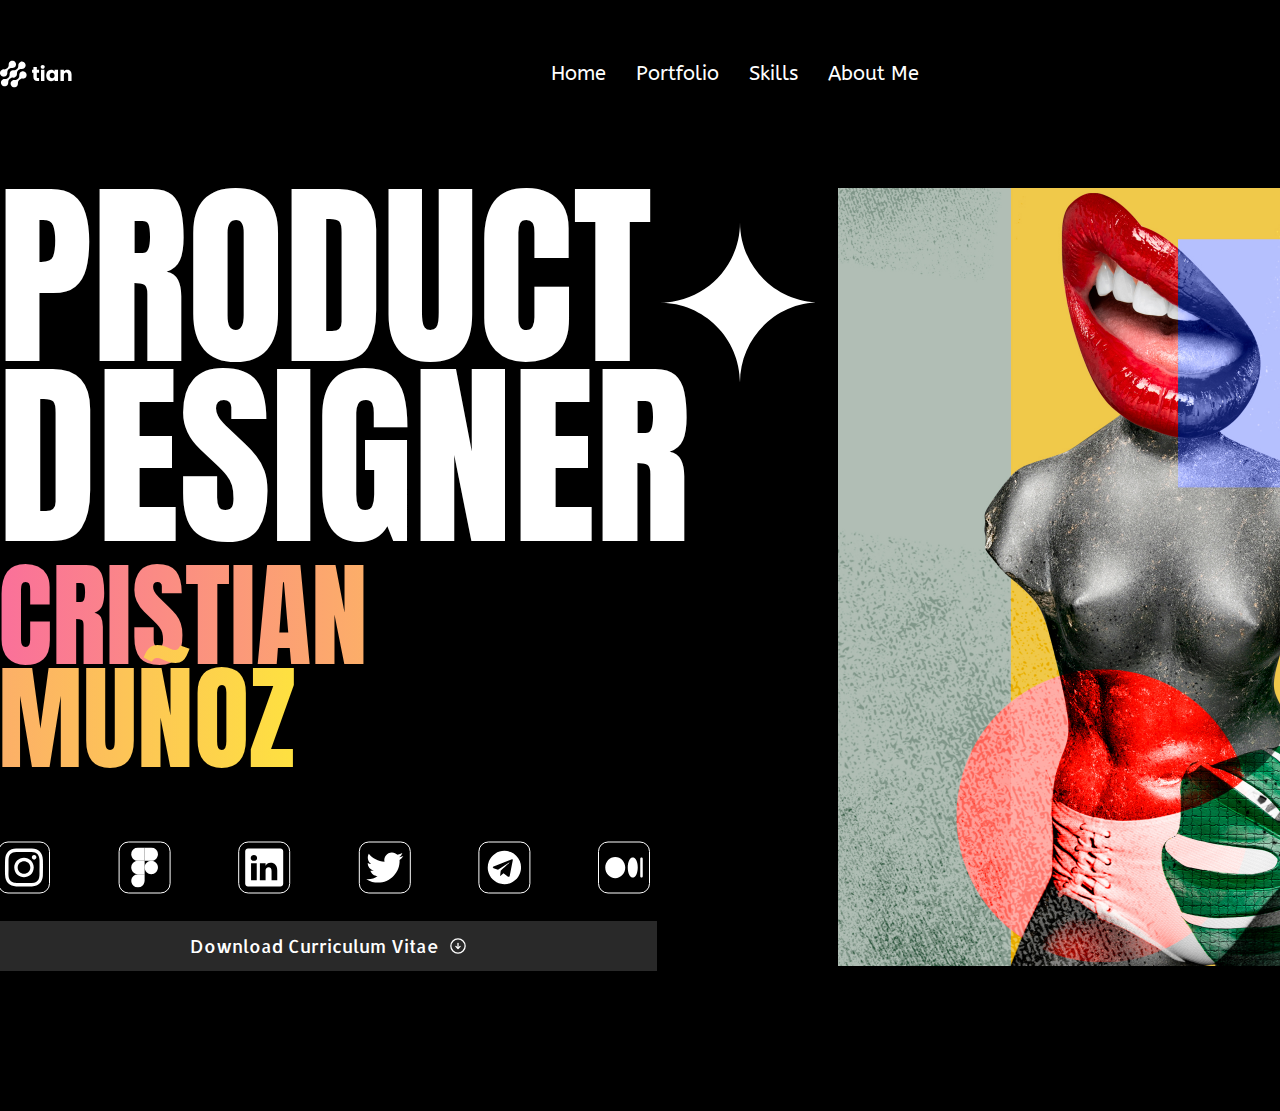
==== index.html @ 7c1e0199 "fixed index.html naming" ====
<!DOCTYPE html>
<html lang="en">
  <head>
    <meta charset="UTF-8" />
    <meta name="viewport" content="width=device-width, initial-scale=1.0" />
    <title>Design Website</title>
    <link rel="stylesheet" href="src/style/css/style.css" />
  </head>
  <body>
    <header class="header">
      <div class="container">
        <div class="header__inner">
          <div class="logo-img">
            <a href="#"><img src="src/icons/logo.svg" alt="" /></a>
          </div>
          <nav>
            <ul>
              <li><a href="#">Home</a></li>
              <li><a href="#">Portfolio</a></li>
              <li><a href="#">Skills</a></li>
              <li><a href="#">About Me</a></li>
            </ul>
          </nav>
          <div class="contact-info">
            <a href="#">Contact Me</a>
          </div>
        </div>
      </div>
    </header>

    <section class="hero">
      <div class="container">
        <div class="hero__inner">
          <div class="hero-info">
            <div class="hero-text">
                <h1>
                    PRODUCT <br />
                    DESIGNER <br />
                </h1>
                <span>CRISTIAN MUÑOZ</span>
            </div>

            </h1>
            <div class="cards">
              <div class="card">
                <a href="#"><img src="src/icons/Instagram.svg" alt="" /></a>
              </div>
              <div class="card">
                <a href="#"><img src="src/icons/Figma.svg" alt="" /></a>
              </div>
              <div class="card">
                <a href="#"><img src="src/icons/LinkedIn.svg" alt="" /></a>
              </div>
              <div class="card">
                <a href="#"><img src="src/icons/Twitter.svg" alt="" /></a>
              </div>
              <div class="card">
                <a href="#"><img src="src/icons/Telegram.svg" alt="" /></a>
              </div>
              <div class="card">
                <a href="#"><img src="src/icons/Medium.svg" alt="" /></a>
              </div>
            </div>
            <div class="download-btn">
              <a href="#">Download Curriculum Vitae <img src="src/icons/arrow-down.svg" alt="" /></a>
            </div>
          </div>
          <div class="portal-icon">
            <img src="src/icons/Portal.svg" alt="" />
          </div>
          <div class="hero-image">
            <img src="src/img/hero.jpg" alt="" />
          </div>
        </div>
      </div>
    </section>
  </body>
</html>
---- src/style/css/style.css ----
@import url("https://fonts.googleapis.com/css2?family=ABeeZee:ital@0;1&family=Allerta&family=Anton&family=Archivo+Black&family=Poppins:ital,wght@0,100;0,200;0,300;0,400;0,500;0,600;0,700;0,800;0,900;1,100;1,200;1,300;1,400;1,500;1,600;1,700;1,800;1,900&display=swap");
* {
  margin: 0;
  padding: 0;
  box-sizing: border-box;
}

a {
  text-decoration: none;
}

body {
  background: #000;
}

.container {
  width: 1530px;
  margin: 0 auto;
}

.header__inner {
  display: flex;
  justify-content: space-between;
  align-items: center;
  padding-top: 60px;
  padding-bottom: 40px;
}

.header__inner .logo-img {
  width: 73px;
  height: 27px;
}

.header__inner nav ul {
  display: flex;
  gap: 30px;
  list-style: none;
}

.header__inner nav ul li {
  display: inline;
}

.header__inner nav ul li a {
  font-family: "ABeeZee";
  font-weight: 400;
  font-size: 20px;
  color: white;
}

.header__inner .contact-info a {
  font-family: "ABeeZee";
  font-weight: 400;
  font-size: 16px;
  color: white;
  padding: 12px 24px;
  background: #925ff0;
}

.hero {
  padding-top: 60px;
  padding-bottom: 140px;
}

.hero-info {
  width: 660px;
}

.hero__inner {
  display: flex;
  justify-content: center;
  align-items: center;
  position: relative;
}

.hero__inner .hero-text h1 {
  font-family: "Anton";
  font-weight: 400;
  font-size: 200px;
  line-height: 90%;
  letter-spacing: -3%;
  color: #fff;
  margin-bottom: 18px;
}

.hero__inner .hero-text {
  margin-bottom: 70px;
}

.hero__inner .hero-text span {
  font-family: "Anton";
  font-weight: 400;
  font-size: 114px;
  line-height: 90%;
  letter-spacing: -3%;
  background-image: linear-gradient(
    90deg,
    rgba(250, 112, 154, 1) 0%,
    rgba(254, 225, 64, 1) 100%
  );
  -webkit-background-clip: text;
  color: transparent;
}

.hero-info {
  margin-right: 180px;
}

.hero-info .cards {
  display: flex;
  justify-content: flex-start;
  align-items: center;
  max-width: 660px;
  gap: 80px;
  margin-bottom: 40px;
}

.hero-info .cards .card {
  width: 40px;
  height: 40px;
}

.hero-info .download-btn {
  display: flex;
  align-items: center;
  justify-content: center;
}

.hero-info .download-btn a {
  font-family: "Allerta";
  font-weight: 100;
  font-size: 18px;
  line-height: 100%;
  color: #fff;
  background: #292929;
  padding: 16px 190px;
  display: inline-flex; /* Додаємо flexbox для вирівнювання */
  align-items: center; /* Вирівнюємо по вертикалі */
}
.hero-info .download-btn a img {
  width: 18px;
  height: 18px;
  margin-left: 10px; /* Додаємо невеликий відступ між текстом і іконкою */
  vertical-align: middle; /* Вирівнюємо по вертикалі */
}
.portal-icon {
  position: absolute;
  top: 35px;
  right: 710px;
}

.hero-image img {
  width: 694px;
  height: 778px;
}
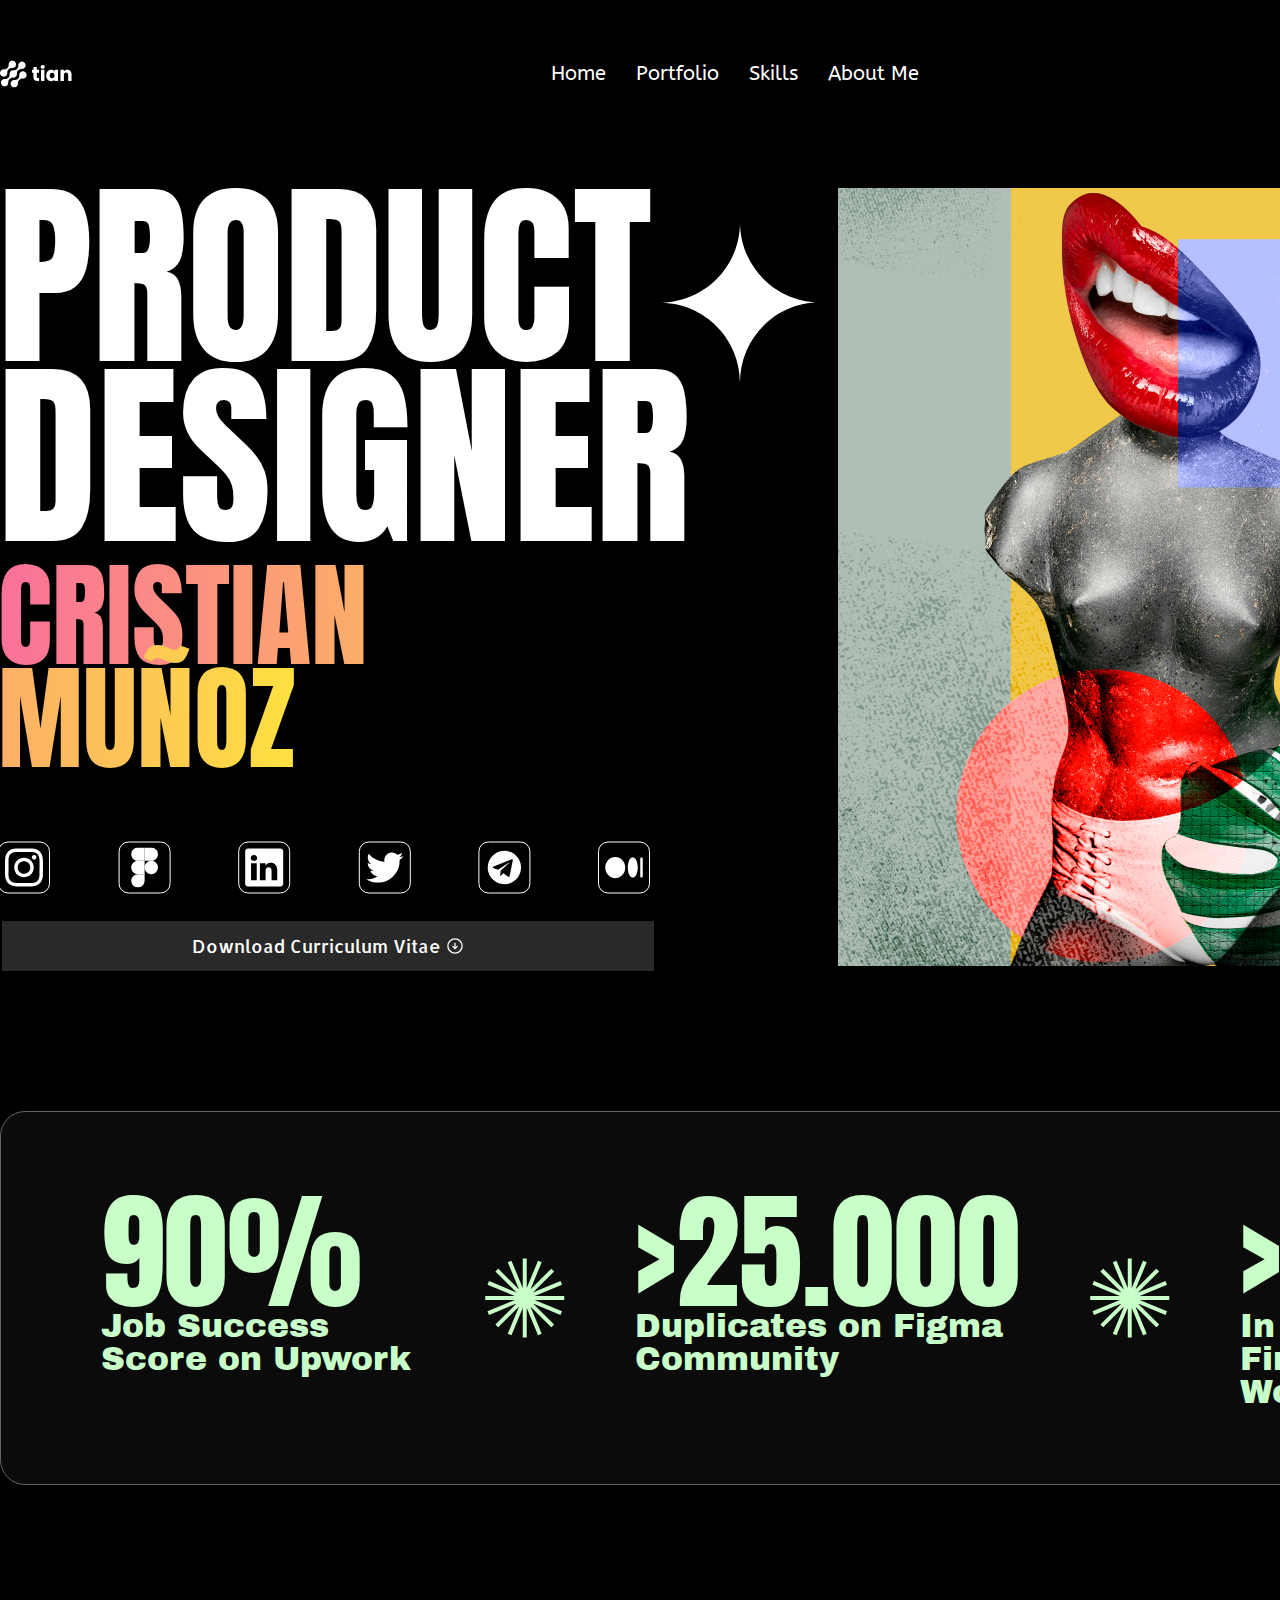
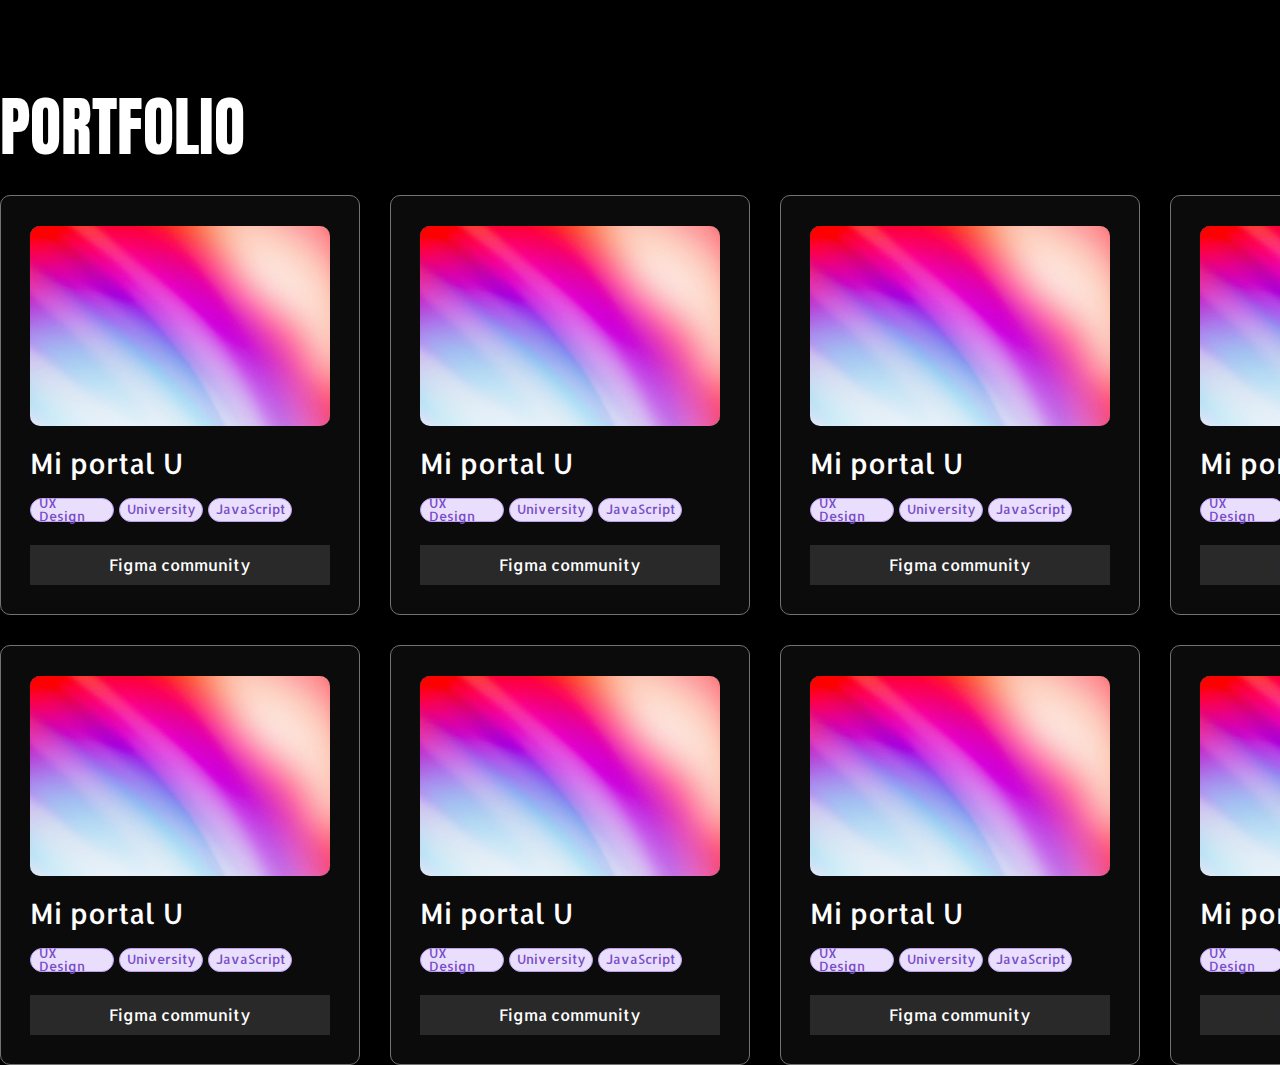
==== commit a0e99465: "added info and portfolio sections" ====
--- a/index.html
+++ b/index.html
@@ -74,5 +74,204 @@
         </div>
       </div>
     </section>
+
+    <section class="numbers-info">
+      <div class="container">
+        <div class="numbers-info__inner">
+          <div class="first-card">
+            <span>90%</span>
+            <p>Job Success <br> Score on Upwork</p>
+          </div>
+          <div class="star-container">
+            <img src="src/icons/star.svg" alt="">
+          </div>
+          <div class="second-card">
+            <span>>25.000</span>
+            <p>Duplicates on Figma <br>
+              Community</p>
+          </div>
+          <div class="star-container">
+            <img src="src/icons/star.svg" alt="">
+          </div>
+          <div class="third-card">
+            <span>>2K</span>
+            <p>In Finished Works</p>
+          </div>
+        </div>
+      </div>
+    </section>
+
+
+    <section class="portfolio">
+      <div class="container">
+        <h2 class="text-header">PORTFOLIO</h2>
+        <div class="portfolio__inner">
+          <div class="cards">
+            <div class="card">
+              <div class="card-container">
+                <img src="src/img/rainbow.jpg" alt="">
+                <h3>Mi portal U</h3>
+                <div class="btns">
+                  <div class="btn">
+                    <span>UX Design</span>
+                  </div>
+                  <div class="btn">
+                    <span>University</span>
+                  </div>
+                  <div class="btn">
+                    <span>JavaScript</span>
+                  </div>
+                </div>
+                <div class="figma-btn">
+                  <a href="#">Figma community</a>
+                </div>
+              </div>
+            </div>
+            <div class="card">
+              <div class="card-container">
+                <img src="src/img/rainbow.jpg" alt="">
+                <h3>Mi portal U</h3>
+                <div class="btns">
+                  <div class="btn">
+                    <span>UX Design</span>
+                  </div>
+                  <div class="btn">
+                    <span>University</span>
+                  </div>
+                  <div class="btn">
+                    <span>JavaScript</span>
+                  </div>
+                </div>
+                <div class="figma-btn">
+                  <a href="#">Figma community</a>
+                </div>
+
+              </div>
+            </div>
+            <div class="card">
+              <div class="card-container">
+                <img src="src/img/rainbow.jpg" alt="">
+                <h3>Mi portal U</h3>
+                <div class="btns">
+                  <div class="btn">
+                    <span>UX Design</span>
+                  </div>
+                  <div class="btn">
+                    <span>University</span>
+                  </div>
+                  <div class="btn">
+                    <span>JavaScript</span>
+                  </div>
+                </div>
+                <div class="figma-btn">
+                  <a href="#">Figma community</a>
+                </div>
+              </div>
+            </div>
+            <div class="card">
+              <div class="card-container">
+                <img src="src/img/rainbow.jpg" alt="">
+                <h3>Mi portal U</h3>
+                <div class="btns">
+                  <div class="btn">
+                    <span>UX Design</span>
+                  </div>
+                  <div class="btn">
+                    <span>University</span>
+                  </div>
+                  <div class="btn">
+                    <span>JavaScript</span>
+                  </div>
+                </div>
+                <div class="figma-btn">
+                  <a href="#">Figma community</a>
+                </div>
+              </div>
+            </div>
+            <div class="card">
+              <div class="card-container">
+                <img src="src/img/rainbow.jpg" alt="">
+                <h3>Mi portal U</h3>
+                <div class="btns">
+                  <div class="btn">
+                    <span>UX Design</span>
+                  </div>
+                  <div class="btn">
+                    <span>University</span>
+                  </div>
+                  <div class="btn">
+                    <span>JavaScript</span>
+                  </div>
+                </div>
+                <div class="figma-btn">
+                  <a href="#">Figma community</a>
+                </div>
+              </div>
+            </div>
+            <div class="card">
+              <div class="card-container">
+                <img src="src/img/rainbow.jpg" alt="">
+                <h3>Mi portal U</h3>
+                <div class="btns">
+                  <div class="btn">
+                    <span>UX Design</span>
+                  </div>
+                  <div class="btn">
+                    <span>University</span>
+                  </div>
+                  <div class="btn">
+                    <span>JavaScript</span>
+                  </div>
+                </div>
+                <div class="figma-btn">
+                  <a href="#">Figma community</a>
+                </div>
+              </div>
+            </div>
+            <div class="card">
+              <div class="card-container">
+                <img src="src/img/rainbow.jpg" alt="">
+                <h3>Mi portal U</h3>
+                <div class="btns">
+                  <div class="btn">
+                    <span>UX Design</span>
+                  </div>
+                  <div class="btn">
+                    <span>University</span>
+                  </div>
+                  <div class="btn">
+                    <span>JavaScript</span>
+                  </div>
+                </div>
+                <div class="figma-btn">
+                  <a href="#">Figma community</a>
+                </div>
+                
+              </div>
+            </div>
+            <div class="card">
+              <div class="card-container">
+                <img src="src/img/rainbow.jpg" alt="">
+                <h3>Mi portal U</h3>
+                <div class="btns">
+                  <div class="btn">
+                    <span>UX Design</span>
+                  </div>
+                  <div class="btn">
+                    <span>University</span>
+                  </div>
+                  <div class="btn">
+                    <span>JavaScript</span>
+                  </div>
+                </div>
+                <div class="figma-btn">
+                  <a href="#">Figma community</a>
+                </div>
+              </div>
+            </div>
+          </div>
+        </div>
+      </div>
+    </section>
   </body>
 </html>
--- a/src/style/css/style.css
+++ b/src/style/css/style.css
@@ -134,14 +134,14 @@
   color: #fff;
   background: #292929;
   padding: 16px 190px;
-  display: inline-flex; /* Додаємо flexbox для вирівнювання */
-  align-items: center; /* Вирівнюємо по вертикалі */
+  display: inline-flex;
+  align-items: center;
 }
 .hero-info .download-btn a img {
   width: 18px;
   height: 18px;
-  margin-left: 10px; /* Додаємо невеликий відступ між текстом і іконкою */
-  vertical-align: middle; /* Вирівнюємо по вертикалі */
+  margin-left: 5px;
+  vertical-align: middle;
 }
 .portal-icon {
   position: absolute;
@@ -153,3 +153,176 @@
   width: 694px;
   height: 778px;
 }
+
+.numbers-info {
+  margin-bottom: 210px;
+}
+
+.numbers-info__inner {
+  display: flex;
+  justify-content: center;
+  align-items: center;
+  width: 100%;
+  background: #0b0b0b;
+  border: 1px solid #646464;
+  padding: 82px 100px;
+  gap: 70px;
+  border-radius: 25px;
+}
+
+.numbers-info__inner .star-container {
+  display: flex;
+  justify-content: center;
+  align-items: center;
+}
+
+.numbers-info__inner .star-container img {
+  width: 80px;
+  height: 80px;
+}
+
+.numbers-info__inner .first-card {
+  width: 315px;
+  height: 208px;
+}
+
+.numbers-info__inner .second-card {
+  width: 387px;
+  height: 208px;
+}
+
+.numbers-info__inner .third-card {
+  width: 190px;
+  height: 208px;
+}
+
+.numbers-info__inner .first-card span,
+.numbers-info__inner .second-card span,
+.numbers-info__inner .third-card span {
+  font-family: "Anton";
+  font-weight: 400;
+  font-size: 128px;
+  line-height: 90%;
+  color: #c8fec7;
+}
+
+.numbers-info__inner .first-card p,
+.numbers-info__inner .second-card p,
+.numbers-info__inner .third-card p {
+  font-family: "Archivo Black";
+  font-weight: 400;
+  font-size: 33px;
+  line-height: 100%;
+  letter-spacing: -5%;
+  color: #c8fec7;
+}
+
+.portfolio__inner {
+  display: flex;
+  justify-content: center;
+  align-items: center;
+}
+
+.portfolio__inner .cards {
+  width: 100%;
+  display: flex;
+  flex-wrap: wrap;
+  justify-content: center;
+  align-items: center;
+  gap: 30px;
+}
+
+.portfolio__inner .cards .card {
+  width: calc((100% - 90px) / 4);
+  height: 420px;
+  background: #0b0b0b;
+  border: 1px solid #737373;
+  border-radius: 10px;
+}
+
+.portfolio__inner .cards .card img {
+  border-radius: 10px;
+  margin-bottom: 23px;
+}
+
+.portfolio .text-header {
+  font-family: "Anton";
+  font-weight: 400;
+  font-size: 64px;
+  line-height: 100%;
+  color: #fff;
+  margin-bottom: 36px;
+}
+
+.portfolio__inner .cards .card {
+  display: flex;
+  justify-content: center;
+  align-items: center;
+  padding: 30px 30px;
+}
+
+.portfolio__inner .cards .card .card-container {
+  display: flex;
+  justify-content: center;
+  align-items: flex-start;
+  flex-direction: column;
+}
+
+.portfolio__inner .cards .card h3 {
+  font-family: "Allerta";
+  font-weight: 400;
+  font-size: 28px;
+  color: #fff;
+  line-height: 100%;
+  letter-spacing: -5%;
+  margin-bottom: 21px;
+}
+
+.portfolio__inner .cards .card .btns {
+  display: flex;
+  justify-content: center;
+  align-items: center;
+  gap: 5px;
+}
+
+.portfolio__inner .cards .card .btns .btn {
+  display: flex;
+  justify-content: center;
+  align-items: center;
+  width: 84px;
+  height: 24px;
+  background: #e9dffc;
+  padding: 5px 8px;
+  border: 1px solid #be9ff6;
+  border-radius: 12px;
+  margin-bottom: 23px;
+}
+
+.portfolio__inner .cards .card .btns .btn span {
+  font-family: "Allerta";
+  font-weight: 200;
+  font-size: 13px;
+  line-height: 100%;
+  letter-spacing: -5%;
+  color: #784dc7;
+}
+
+.portfolio__inner .cards .card .card-container .figma-btn {
+  width: 100%;
+  background: #292929;
+  display: flex;
+  justify-content: center;
+  align-items: center;
+  text-align: center;
+  height: 40px;
+}
+
+.portfolio__inner .cards .card .card-container .figma-btn a {
+  width: 100%;
+  font-family: "Allerta";
+  font-weight: 200;
+  font-size: 16px;
+  color: #fff;
+  line-height: 100%;
+  letter-spacing: -5%;
+}
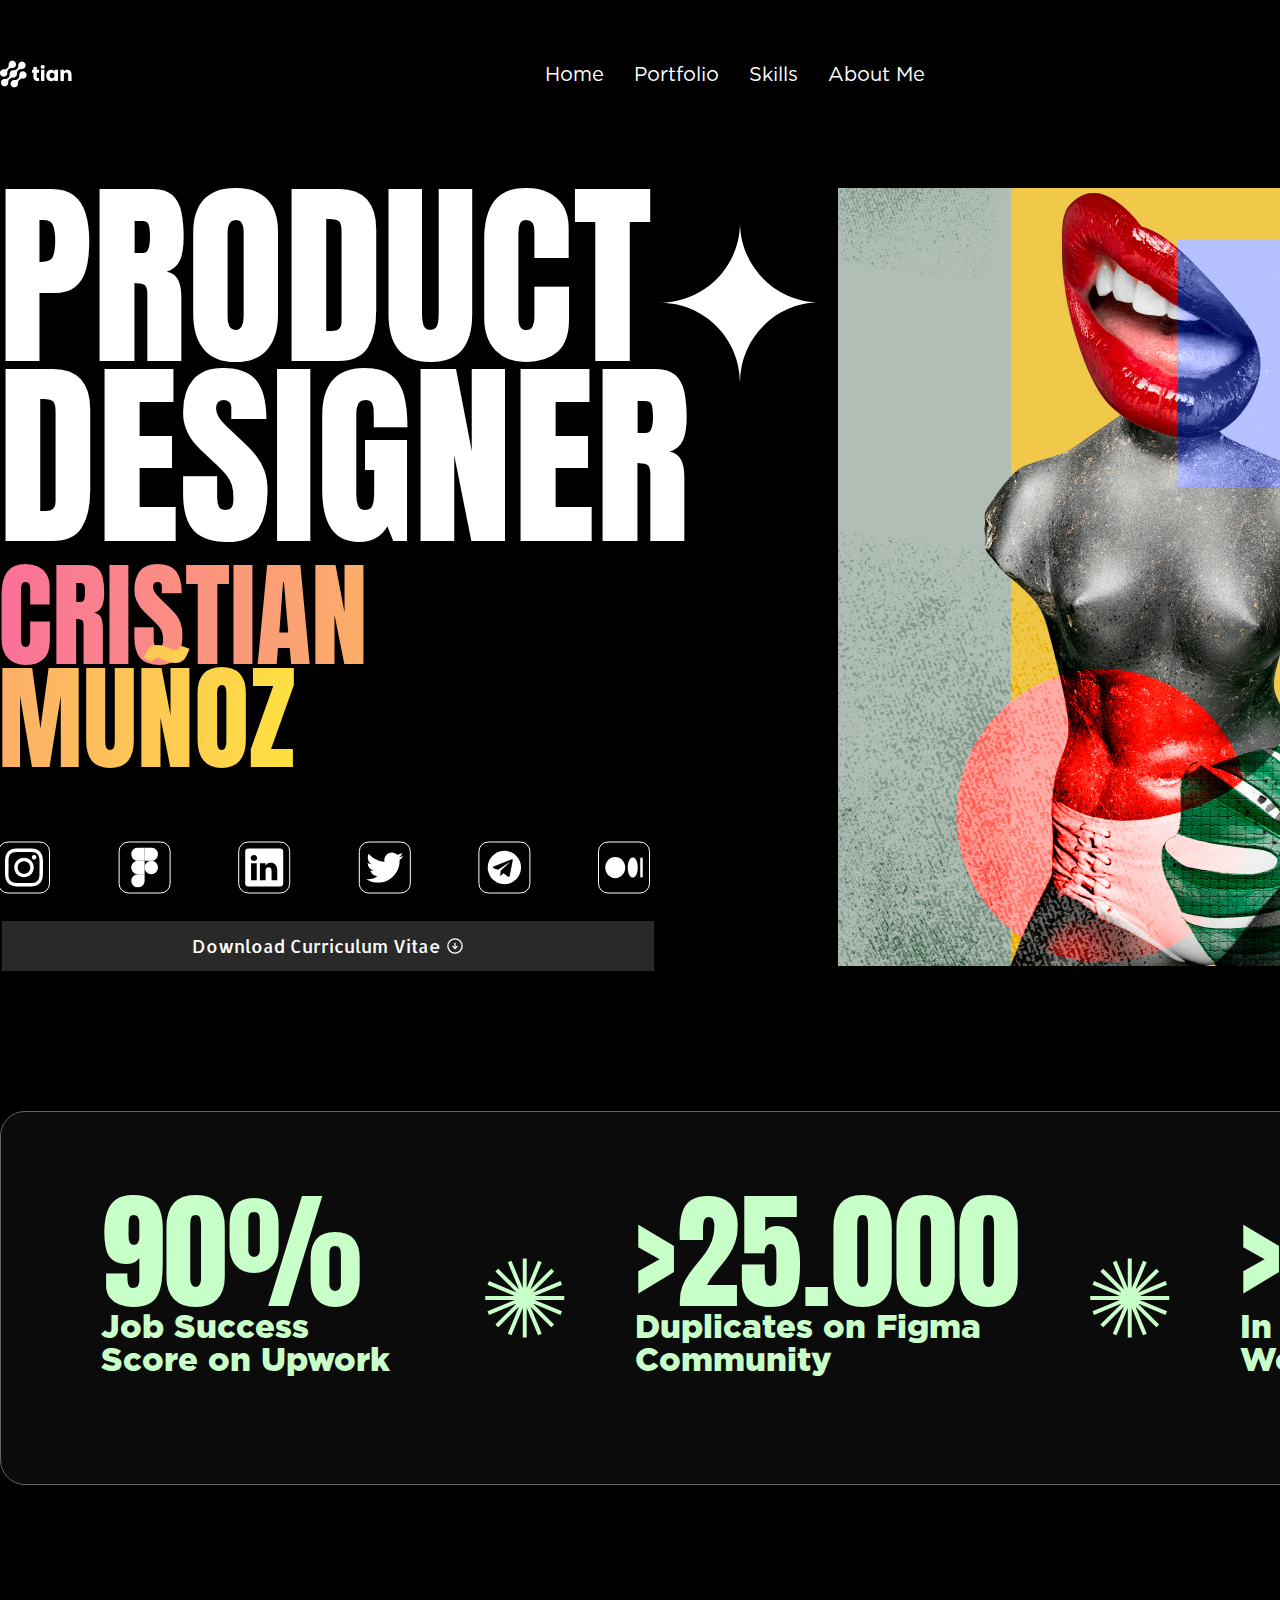
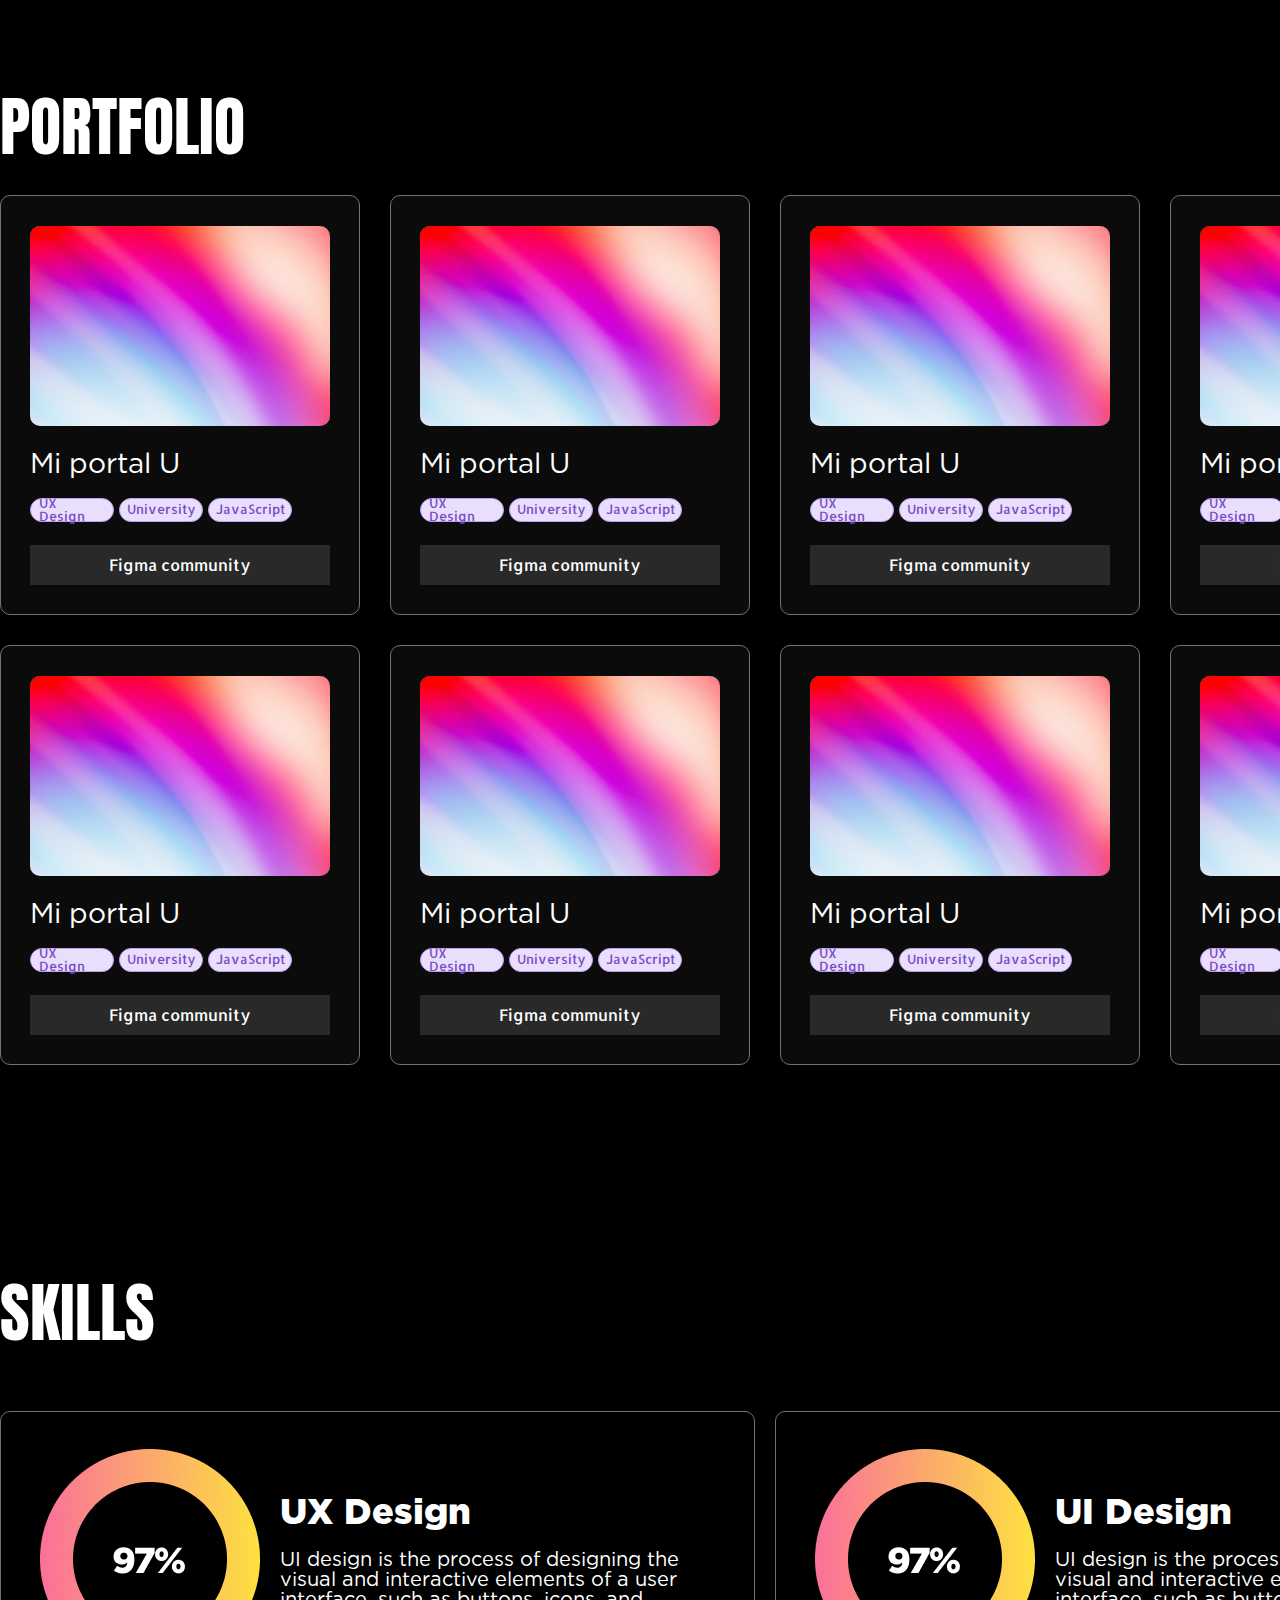
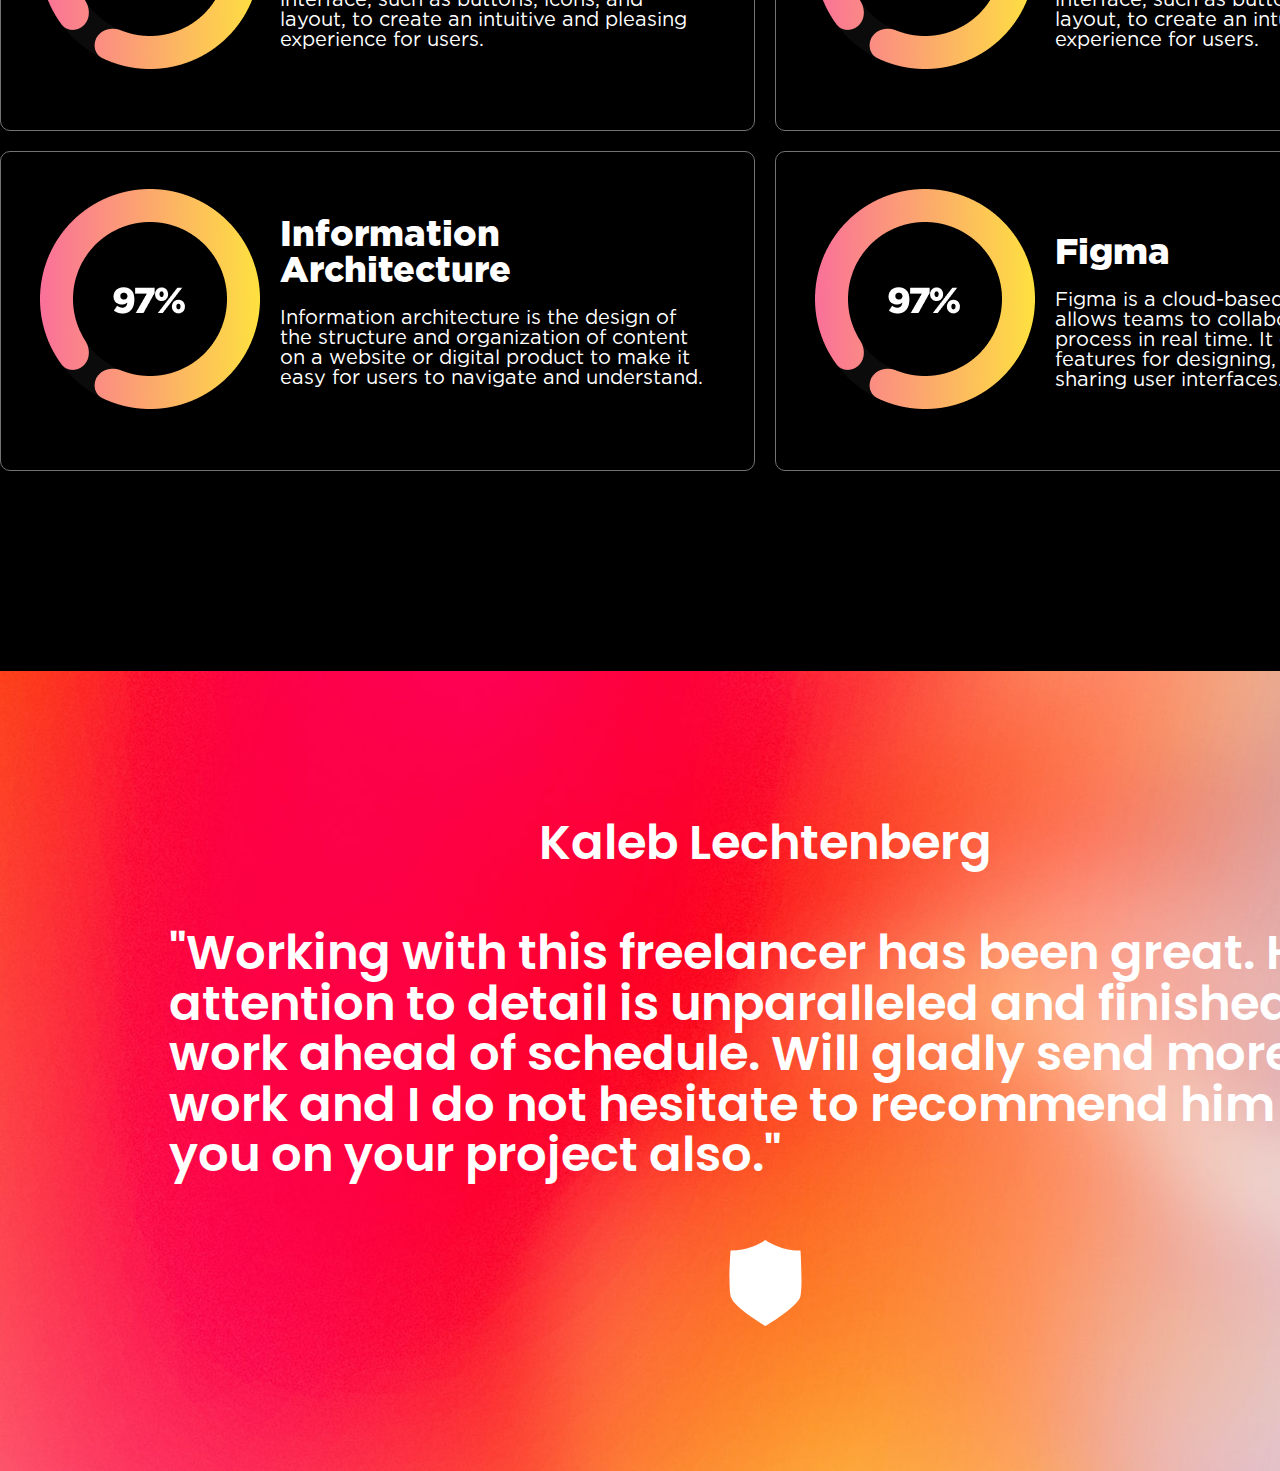
==== commit 747b268a: "added skills and kaleb-words section" ====
--- a/index.html
+++ b/index.html
@@ -273,5 +273,73 @@
         </div>
       </div>
     </section>
+
+
+    <section class="skills">
+      <div class="container">
+
+        <div class="skills__inner">
+          <div class="header-text">
+            <h2>SKILLS</h2>
+          </div>
+          <div class="cards">
+            <div class="card">
+              <div class="card-img">
+                <img src="src/img/Graph.png" alt="">
+              </div>
+              <div class="card-text">
+                <h3>UX Design</h3>
+                <p>UI design is the process of designing the visual and interactive elements of a user interface, such as buttons, icons, and layout, to create an intuitive and pleasing experience for users.</p>
+              </div>
+            </div>
+            <div class="card">
+              <div class="card-img">
+                <img src="src/img/Graph.png" alt="">
+              </div>
+              <div class="card-text">
+                <h3>UI Design</h3>
+                <p>UI design is the process of designing the visual and interactive elements of a user interface, such as buttons, icons, and layout, to create an intuitive and pleasing experience for users.</p>
+              </div>
+            </div>
+            <div class="card">
+              <div class="card-img">
+                <img src="src/img/Graph.png" alt="">
+              </div>
+              <div class="card-text">
+                <h3>Information Architecture</h3>
+                <p>Information architecture is the design of the structure and organization of content on a website or digital product to make it easy for users to navigate and understand.</p>
+              </div>
+            </div>
+            <div class="card">
+              <div class="card-img">
+                <img src="src/img/Graph.png" alt="">
+              </div>
+              <div class="card-text">
+                <h3>Figma</h3>
+                <p>Figma is a cloud-based design tool that allows teams to collaborate on the design process in real time. It offers a range of features for designing, prototyping, and sharing user interfaces.</p>
+              </div>
+            </div>
+          </div>
+        </div>
+      </div>
+    </section>
+
+    <section class="kaleb-words">
+      <div class="container">
+        <div class="kaleb__inner">
+          <div class="kaleb-text">
+            <h3>Kaleb Lechtenberg</h3>
+            <p>
+              "Working with this freelancer has been great. His <br>
+                attention to detail is unparalleled and finished all <br>
+                 work ahead of schedule. Will gladly send more <br>
+                  work and I do not hesitate to recommend him to <br>
+                  you on your project also."
+                </p>
+              <img src="src/icons/shield.svg" alt="">
+          </div>
+        </div>
+      </div>
+    </section>
   </body>
 </html>
--- a/src/style/css/style.css
+++ b/src/style/css/style.css
@@ -1,4 +1,15 @@
 @import url("https://fonts.googleapis.com/css2?family=ABeeZee:ital@0;1&family=Allerta&family=Anton&family=Archivo+Black&family=Poppins:ital,wght@0,100;0,200;0,300;0,400;0,500;0,600;0,700;0,800;0,900;1,100;1,200;1,300;1,400;1,500;1,600;1,700;1,800;1,900&display=swap");
+
+@font-face {
+  font-family: "Gotham Black";
+  src: url("../../fonts/Gotham/gotham_black.otf");
+}
+
+@font-face {
+  font-family: "Gotham";
+  src: url("../../fonts/Gotham/gotham_book.otf");
+}
+
 * {
   margin: 0;
   padding: 0;
@@ -42,7 +53,7 @@
 }
 
 .header__inner nav ul li a {
-  font-family: "ABeeZee";
+  font-family: "Gotham";
   font-weight: 400;
   font-size: 20px;
   color: white;
@@ -209,13 +220,17 @@
 .numbers-info__inner .first-card p,
 .numbers-info__inner .second-card p,
 .numbers-info__inner .third-card p {
-  font-family: "Archivo Black";
+  font-family: "Gotham Black";
   font-weight: 400;
   font-size: 33px;
   line-height: 100%;
   letter-spacing: -5%;
   color: #c8fec7;
 }
+
+/* .portfolio {
+  margin-bottom: 200px;
+} */
 
 .portfolio__inner {
   display: flex;
@@ -269,7 +284,7 @@
 }
 
 .portfolio__inner .cards .card h3 {
-  font-family: "Allerta";
+  font-family: "Gotham";
   font-weight: 400;
   font-size: 28px;
   color: #fff;
@@ -326,3 +341,115 @@
   line-height: 100%;
   letter-spacing: -5%;
 }
+
+.skills {
+  padding-top: 200px;
+  padding-bottom: 200px;
+}
+
+.skills__inner {
+  display: flex;
+  justify-content: center;
+  align-items: center;
+  flex-direction: column;
+}
+
+.skills__inner .cards {
+  display: flex;
+  justify-content: center;
+  align-items: center;
+  flex-wrap: wrap;
+  gap: 20px;
+}
+
+.skills__inner .cards .card {
+  width: calc((100% - 20px) / 2);
+  height: 320px;
+  border: 1px solid #737373;
+  border-radius: 10px;
+  padding-top: 40px;
+  padding-left: 40px;
+  padding-right: 50px;
+  padding-bottom: 60px;
+}
+
+.skills__inner .cards .card h3 {
+  font-family: "Gotham Black";
+  font-weight: 400;
+  font-size: 36px;
+  line-height: 100%;
+  color: #fff;
+  margin-bottom: 20px;
+}
+
+.skills__inner .cards .card p {
+  font-family: "Gotham";
+  font-weight: 400;
+  font-size: 20px;
+  line-height: 100%;
+  color: #fff;
+  height: 80px;
+  width: 425.5px;
+}
+
+.skills__inner .cards .card {
+  display: flex;
+  justify-content: center;
+  align-items: center;
+  gap: 20px;
+}
+
+.skills__inner .header-text {
+  width: 100%;
+  margin-bottom: 50px;
+}
+
+.skills__inner .header-text h2 {
+  font-family: "Anton";
+  font-size: 64px;
+  font-weight: 400;
+  color: #fff;
+}
+
+.kaleb-words {
+  background-image: url("../../img/gradient-bg.jpg");
+  background-position: center;
+  background-repeat: no-repeat;
+  background-size: cover;
+  height: 800px;
+
+  padding: 147px 0;
+}
+
+.kaleb-words .kaleb__inner {
+  display: flex;
+  justify-content: center;
+  align-items: center;
+}
+
+.kaleb__inner .kaleb-text {
+  display: flex;
+  justify-content: center;
+  align-items: center;
+  flex-direction: column;
+}
+
+.kaleb__inner .kaleb-text h3 {
+  font-family: "Poppins";
+  font-weight: 600;
+  font-size: 48px;
+  line-height: 105%;
+  letter-spacing: -5%;
+  color: #fff;
+  margin-bottom: 60px;
+}
+
+.kaleb__inner .kaleb-text p {
+  font-family: "Poppins";
+  font-weight: 600;
+  font-size: 48px;
+  line-height: 105%;
+  letter-spacing: -5%;
+  color: #fff;
+  margin-bottom: 60px;
+}
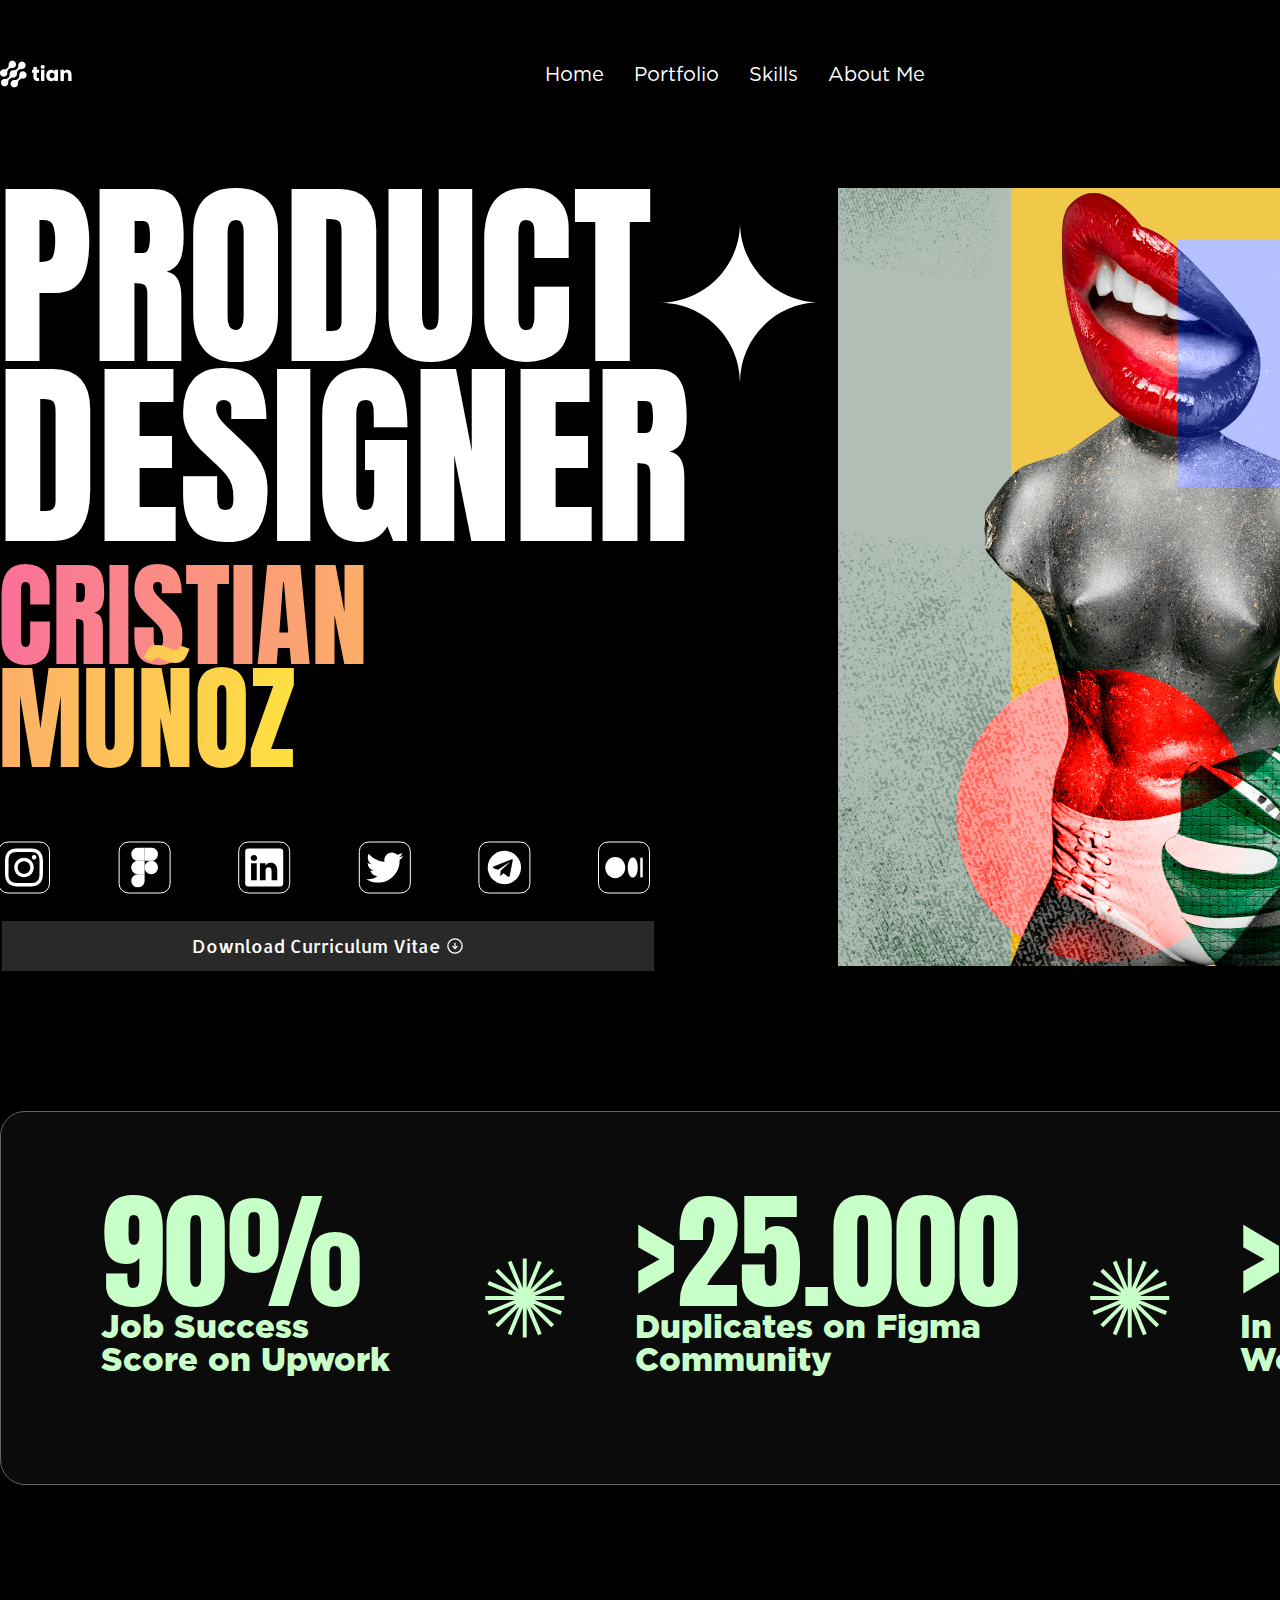
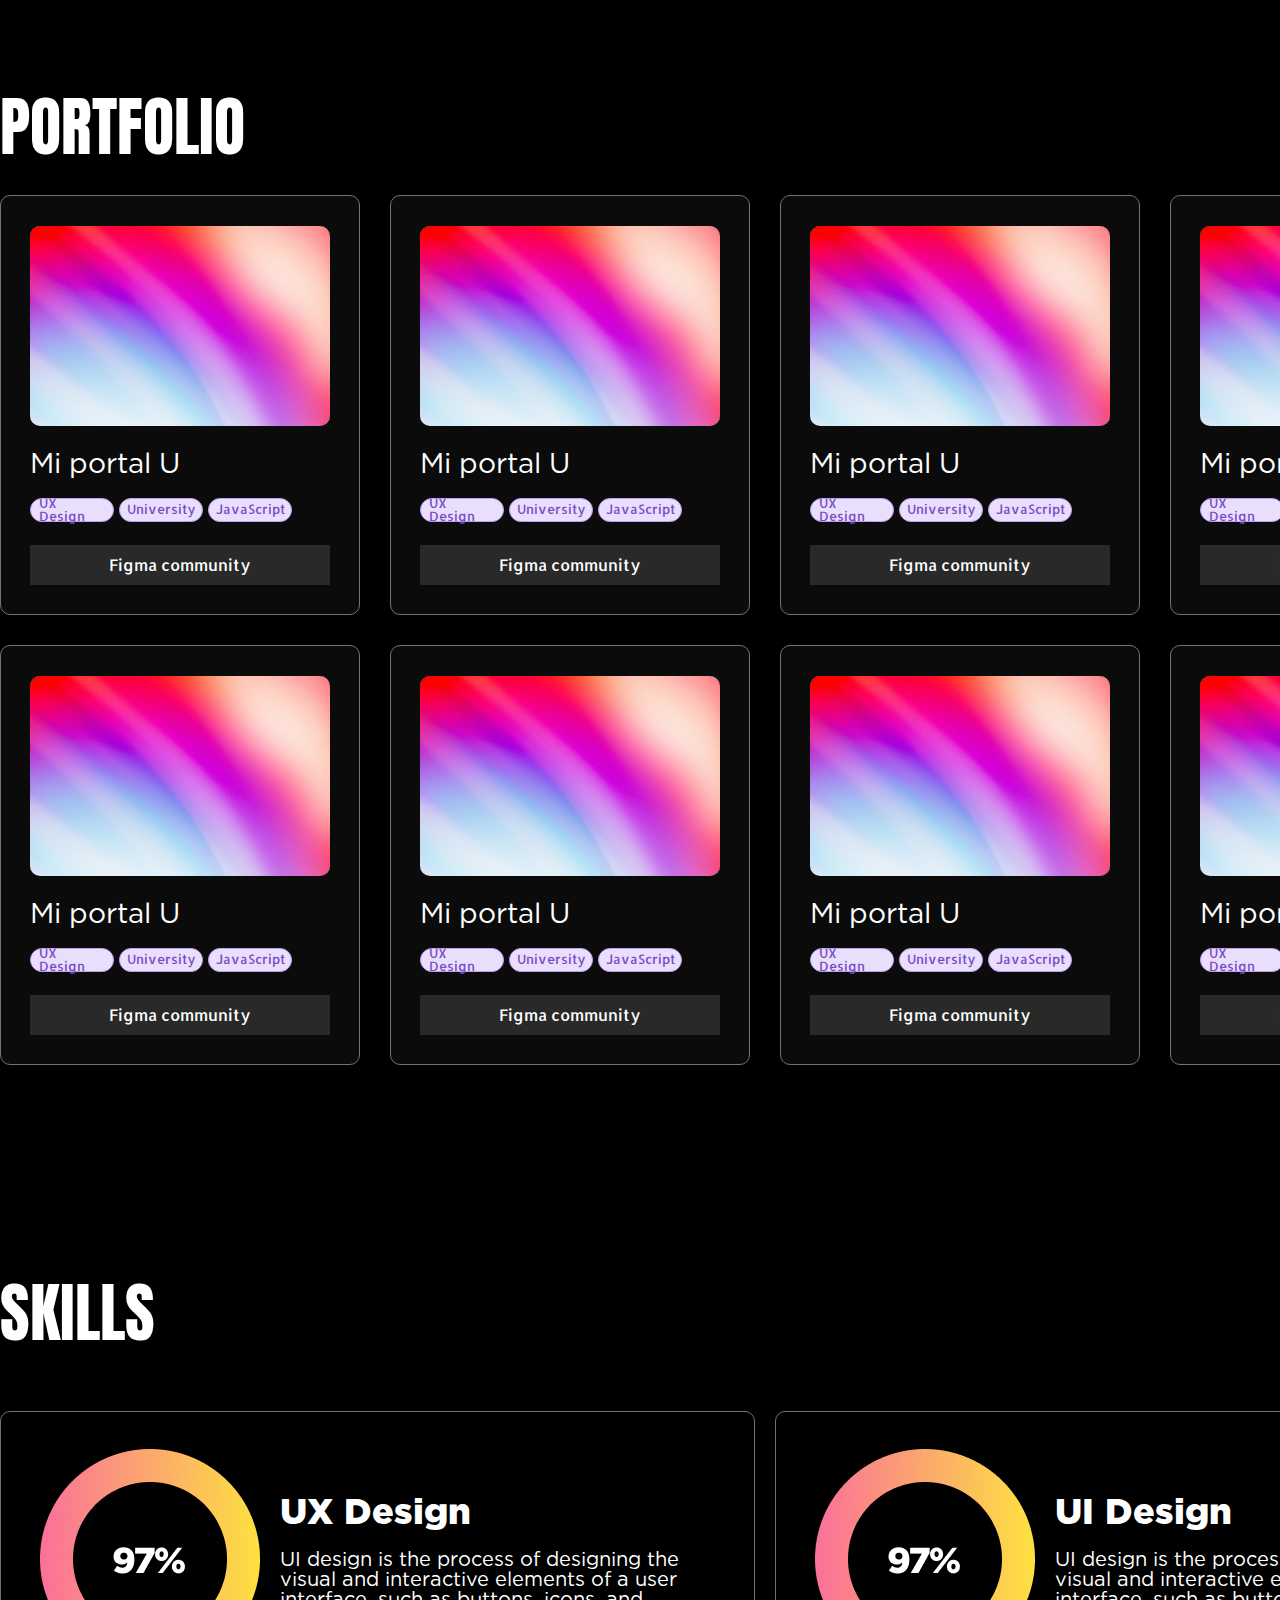
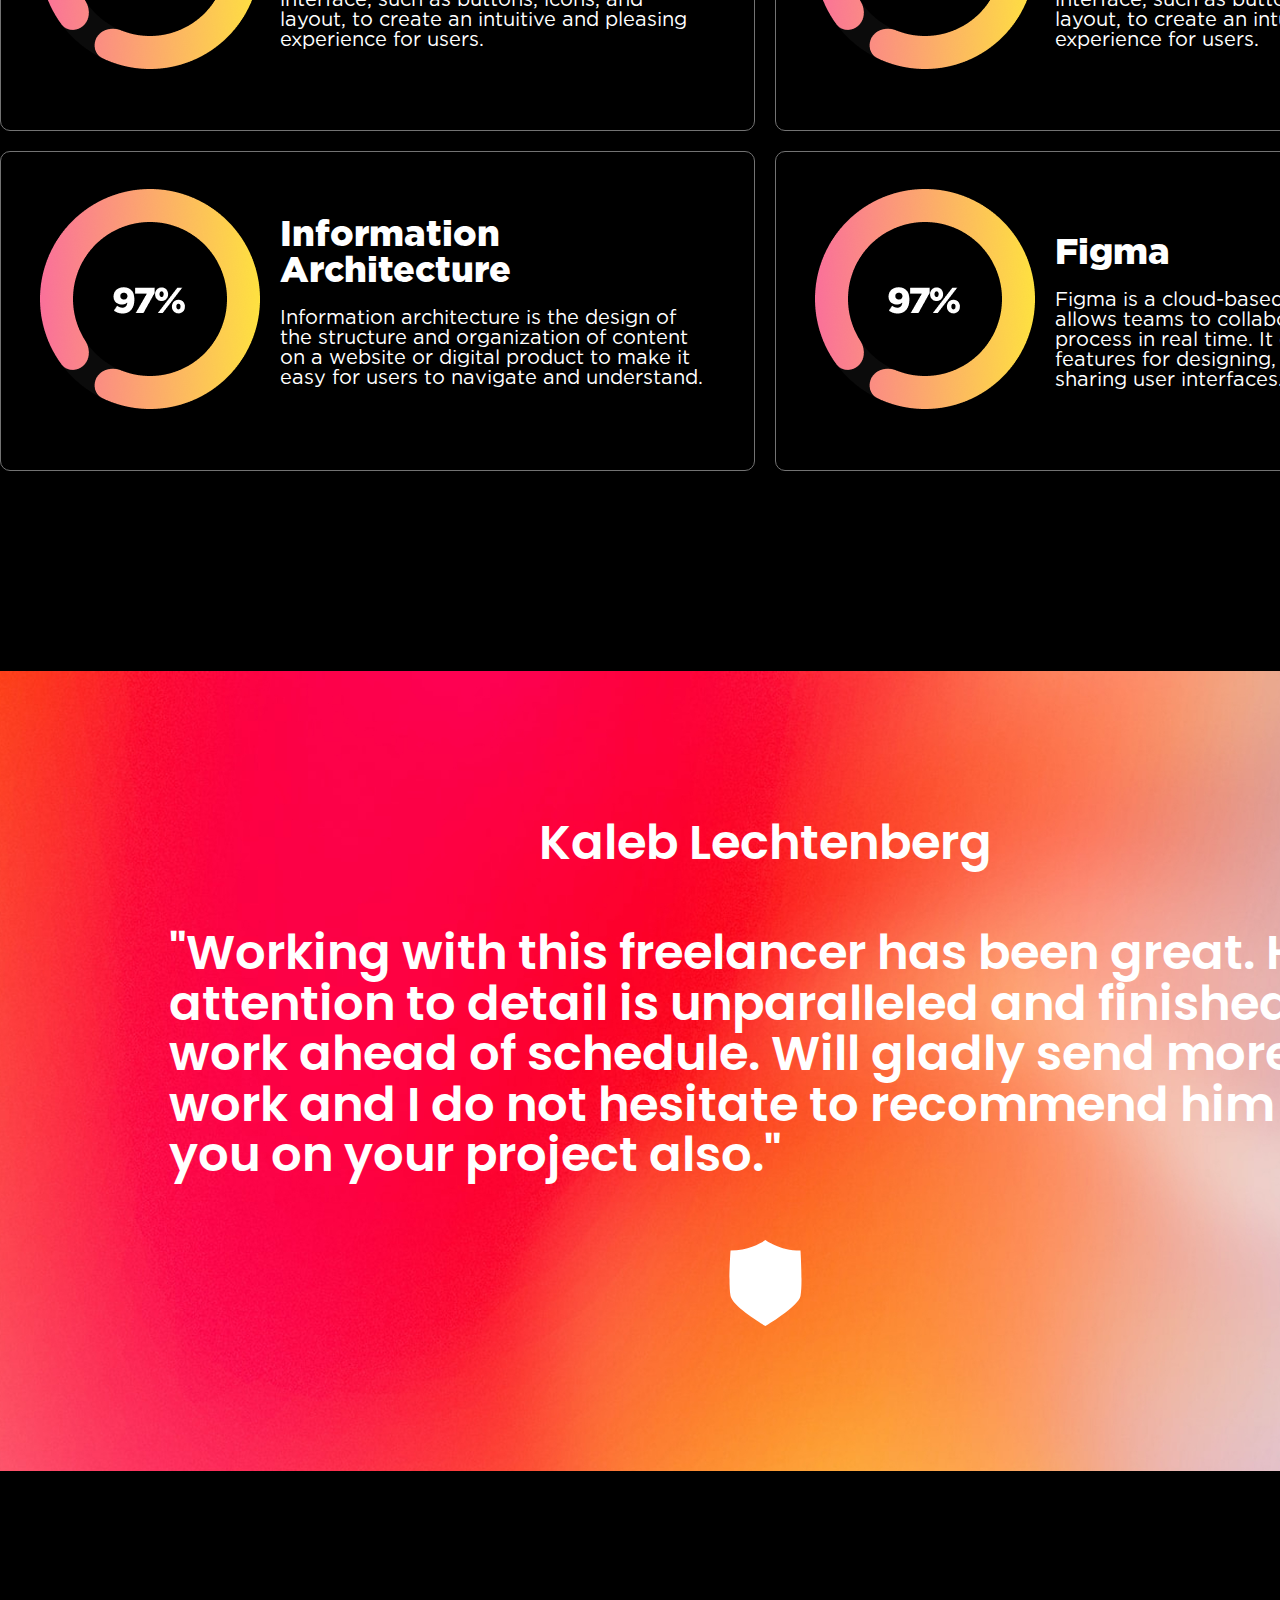
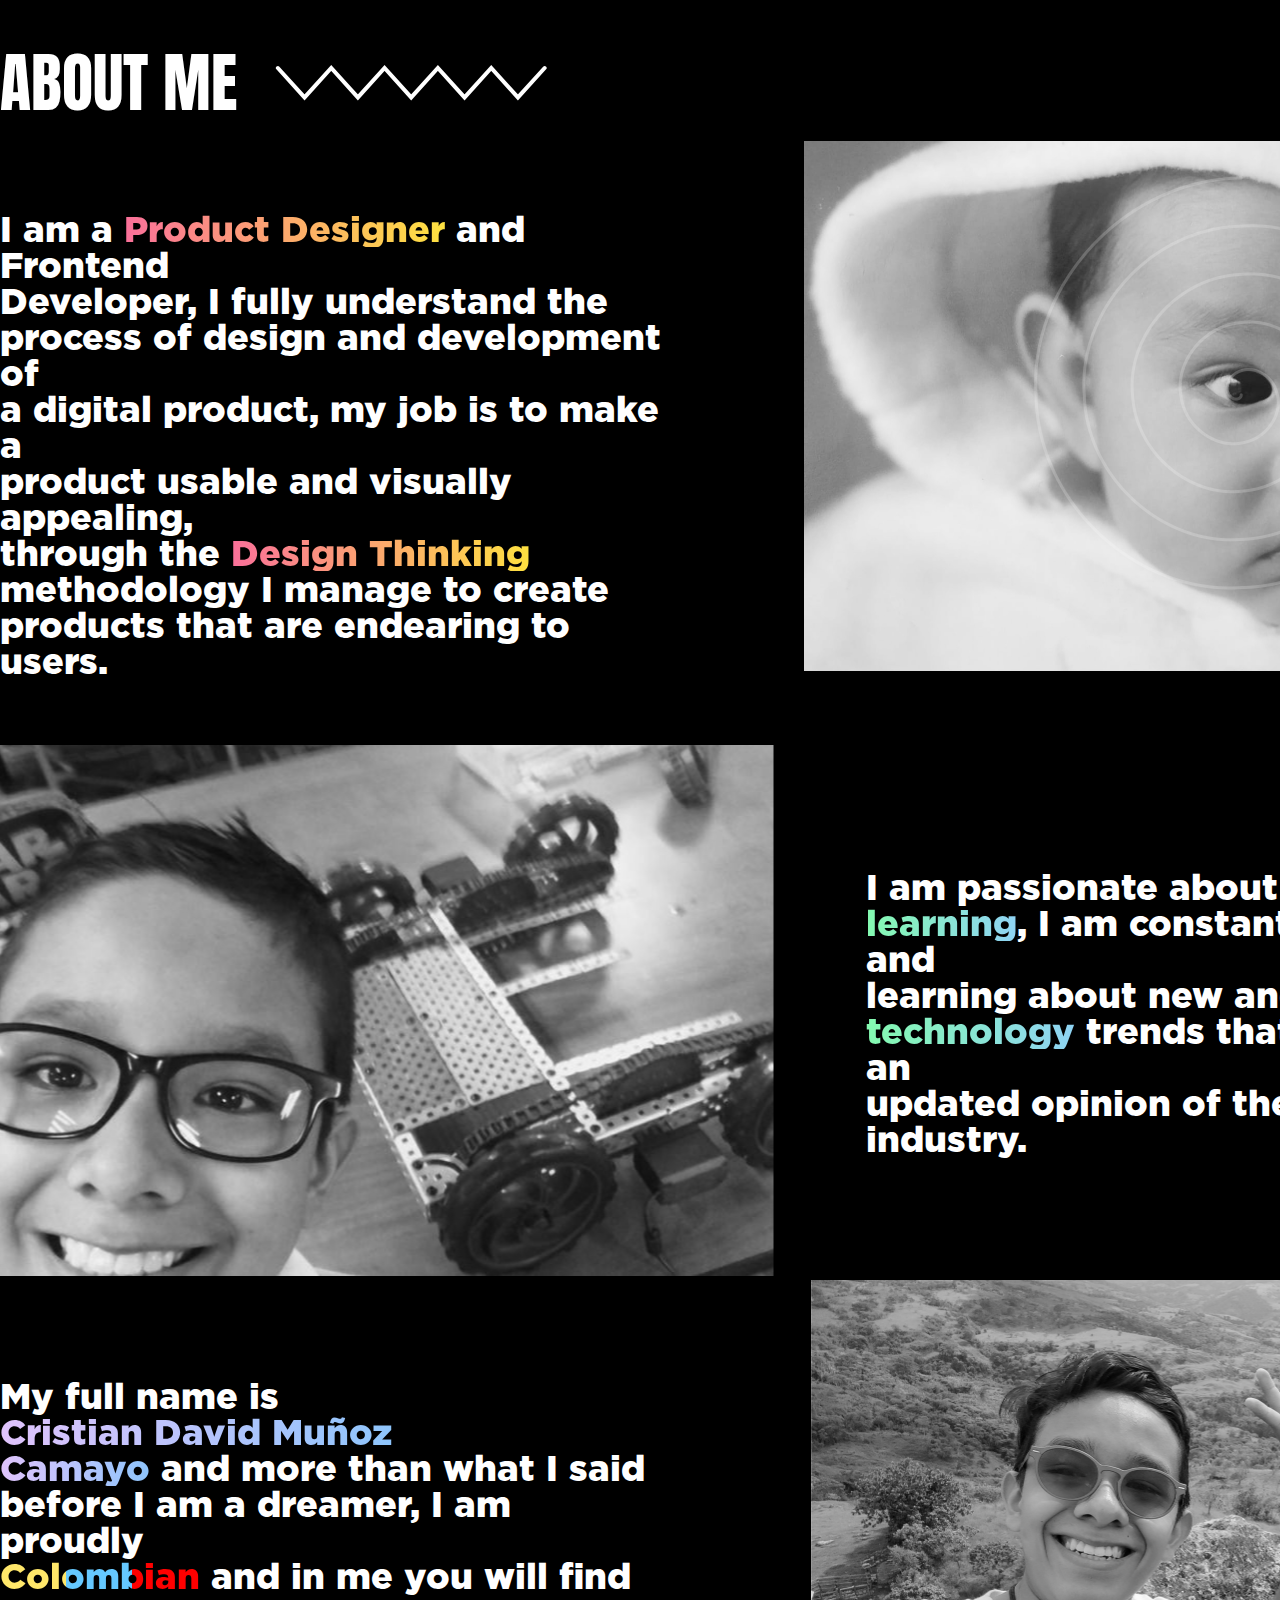
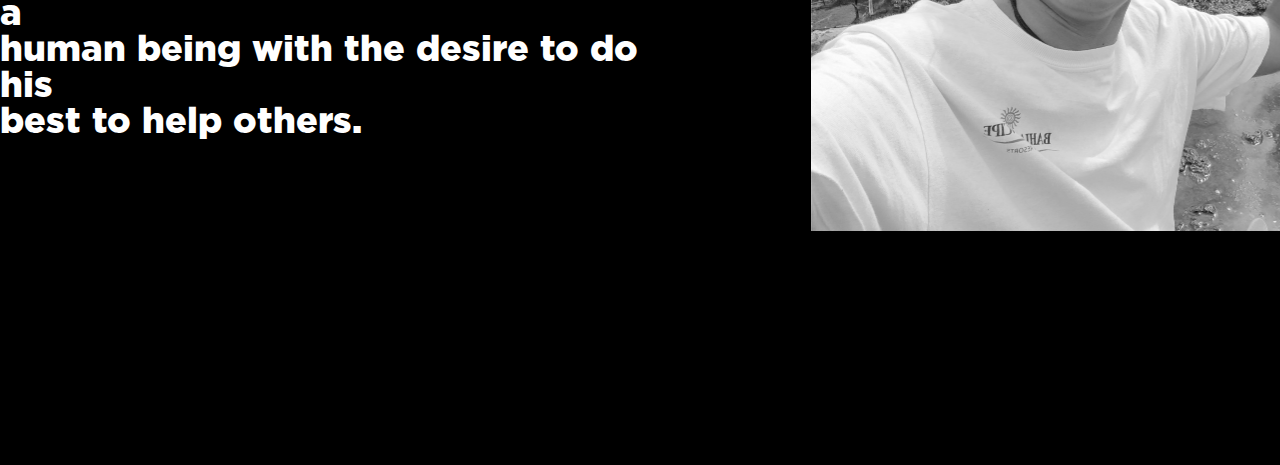
==== commit 570370bf: "added bottom section" ====
--- a/index.html
+++ b/index.html
@@ -341,5 +341,64 @@
         </div>
       </div>
     </section>
+
+
+    <section class="bottom">
+      <div class="container">
+        <div class="bottom__inner">
+          <div class="cards">
+            <div class="card">
+              <div class="card-text">
+                <div class="bottom-header-text">
+                  <h2>ABOUT ME</h2>
+                  <img src="src/icons/zigzag.svg" alt="">
+                </div>
+                  <div class="card-desc">
+                    <p>I am a <span class="pink-yellow">Product Designer</span> and Frontend <br>
+                       Developer, I fully understand the <br>
+                        process of design and development of <br>
+                         a digital product, my job is to make a <br>
+                          product usable and visually appealing, <br>
+                           through the <span class="pink-yellow">Design Thinking</span><br>
+                            methodology I manage to create <br>
+                             products that are endearing to users.
+                    </p>
+                  </div>
+              </div>
+              <div class="card-image">
+                <img src="src/img/baby.jpg" class="baby-img" alt="">
+              </div>
+            </div>
+            <div class="card-reverse">
+              <div class="card-text">
+                <p>I am passionate about <span class="green-blue">never stop</span> <br>
+                  <span class="green-blue">learning</span>, I am constantly training and <br>
+                  learning about new and changing <br>
+                  <span class="green-blue">technology</span> trends that way I bring an <br>
+                   updated opinion of the Tech industry.
+                </p>
+              </div>
+              <div class="card-image">
+                <img src="src/img/kid.jpg" class="kid-img" alt="">
+              </div>
+            </div>
+            <div class="card">
+              <div class="card-text">
+                <p>My full name is <span class="purple-blue">Cristian David Muñoz </span> <br>
+                  <span class="purple-blue">Camayo</span> and more than what I said <br> 
+                    before I am a dreamer, I am proudly <br>
+                    <span class="yellow-blue-red">Colombian</span> and in me you will find a <br>
+                     human being with the desire to do his <br>
+                      best to help others.
+                </p>
+              </div>
+              <div class="card-image">
+                <img src="src/img/man.jpg" class="man-img" alt="">
+              </div>
+            </div>
+          </div>
+        </div>
+      </div>
+    </section>
   </body>
 </html>
--- a/src/style/css/style.css
+++ b/src/style/css/style.css
@@ -453,3 +453,148 @@
   color: #fff;
   margin-bottom: 60px;
 }
+
+.bottom {
+  padding-top: 200px;
+  padding-bottom: 230px;
+}
+
+.bottom__inner {
+  display: flex;
+  justify-content: center;
+  align-items: center;
+}
+
+/* .bottom__inner .cards .card .card-image img,
+.bottom__inner .cards .card-reverse .card-image img {
+  width: 762px;
+  height: 530px;
+} */
+
+.bottom__inner .cards .card .card-image .baby-img {
+  width: 746px;
+  height: 530px;
+  position: relative;
+  transform: translateX(20px);
+}
+
+.bottom__inner .cards .card-reverse .card-image .kid-img {
+  width: 794px;
+  height: 531px;
+  position: relative;
+  transform: translateX(-20.5px);
+}
+
+.bottom__inner .cards .card .card-image .man-img {
+  width: 747px;
+  height: 551px;
+  position: relative;
+  transform: translateX(28px);
+}
+
+.bottom__inner .cards {
+  display: flex;
+  justify-content: center;
+  align-items: center;
+  flex-direction: column;
+}
+
+.bottom__inner .cards .card {
+  display: flex;
+  justify-content: center;
+  align-items: center;
+  gap: 120px;
+}
+
+.bottom__inner .cards .card-reverse {
+  display: flex;
+  justify-content: center;
+  align-items: center;
+  flex-direction: row-reverse;
+  gap: 72px;
+}
+
+.bottom__inner .cards .card .card-text .bottom-header-text {
+  display: flex;
+  justify-content: start;
+  align-items: center;
+  gap: 38px;
+  margin-bottom: 76px;
+  position: relative;
+  transform: translateY(-20px);
+}
+
+.bottom__inner .cards .card .card-text .bottom-header-text h2 {
+  font-family: "Anton";
+  font-weight: 400;
+  font-size: 64px;
+  line-height: 100%;
+  color: #fff;
+}
+
+.bottom__inner .cards .card .card-text .card-desc p {
+  margin-bottom: 66px;
+}
+
+.bottom__inner .cards .card .card-text .card-desc p,
+.bottom__inner .cards .card .card-text p,
+.bottom__inner .cards .card-reverse .card-text p {
+  font-family: "Gotham Black";
+  font-weight: 400;
+  font-size: 36px;
+  line-height: 100%;
+  letter-spacing: -5%;
+  color: #fff;
+}
+
+.bottom__inner .cards .card .card-text .card-desc .pink-yellow {
+  display: inline-block;
+  background: linear-gradient(
+    90deg,
+    rgba(250, 112, 154, 1) 0%,
+    rgba(254, 225, 64, 1) 100%
+  );
+  -webkit-background-clip: text;
+  background-clip: text;
+  color: transparent;
+}
+
+.bottom__inner .cards .card-reverse .card-text .green-blue {
+  display: inline-block;
+  background: linear-gradient(
+    90deg,
+    rgba(132, 250, 176, 1) 0%,
+    rgba(143, 211, 244, 1) 100%
+  );
+  -webkit-background-clip: text;
+  background-clip: text;
+  color: transparent;
+}
+
+.bottom__inner .cards .card .card-text .purple-blue {
+  display: inline-block;
+  background: linear-gradient(
+    90deg,
+    rgba(224, 195, 252, 1) 0%,
+    rgba(142, 197, 252, 1) 100%
+  );
+  -webkit-background-clip: text;
+  background-clip: text;
+  color: transparent;
+}
+
+.bottom__inner .cards .card .card-text .yellow-blue-red {
+  display: inline-block;
+  background: linear-gradient(
+    90deg,
+    #ffe76a 0%,
+    #ffe76a 33%,
+    #65c8ff 33%,
+    #65c8ff 66%,
+    #ff0000 66%,
+    #ff0000 100%
+  );
+  -webkit-background-clip: text;
+  background-clip: text;
+  color: transparent;
+}
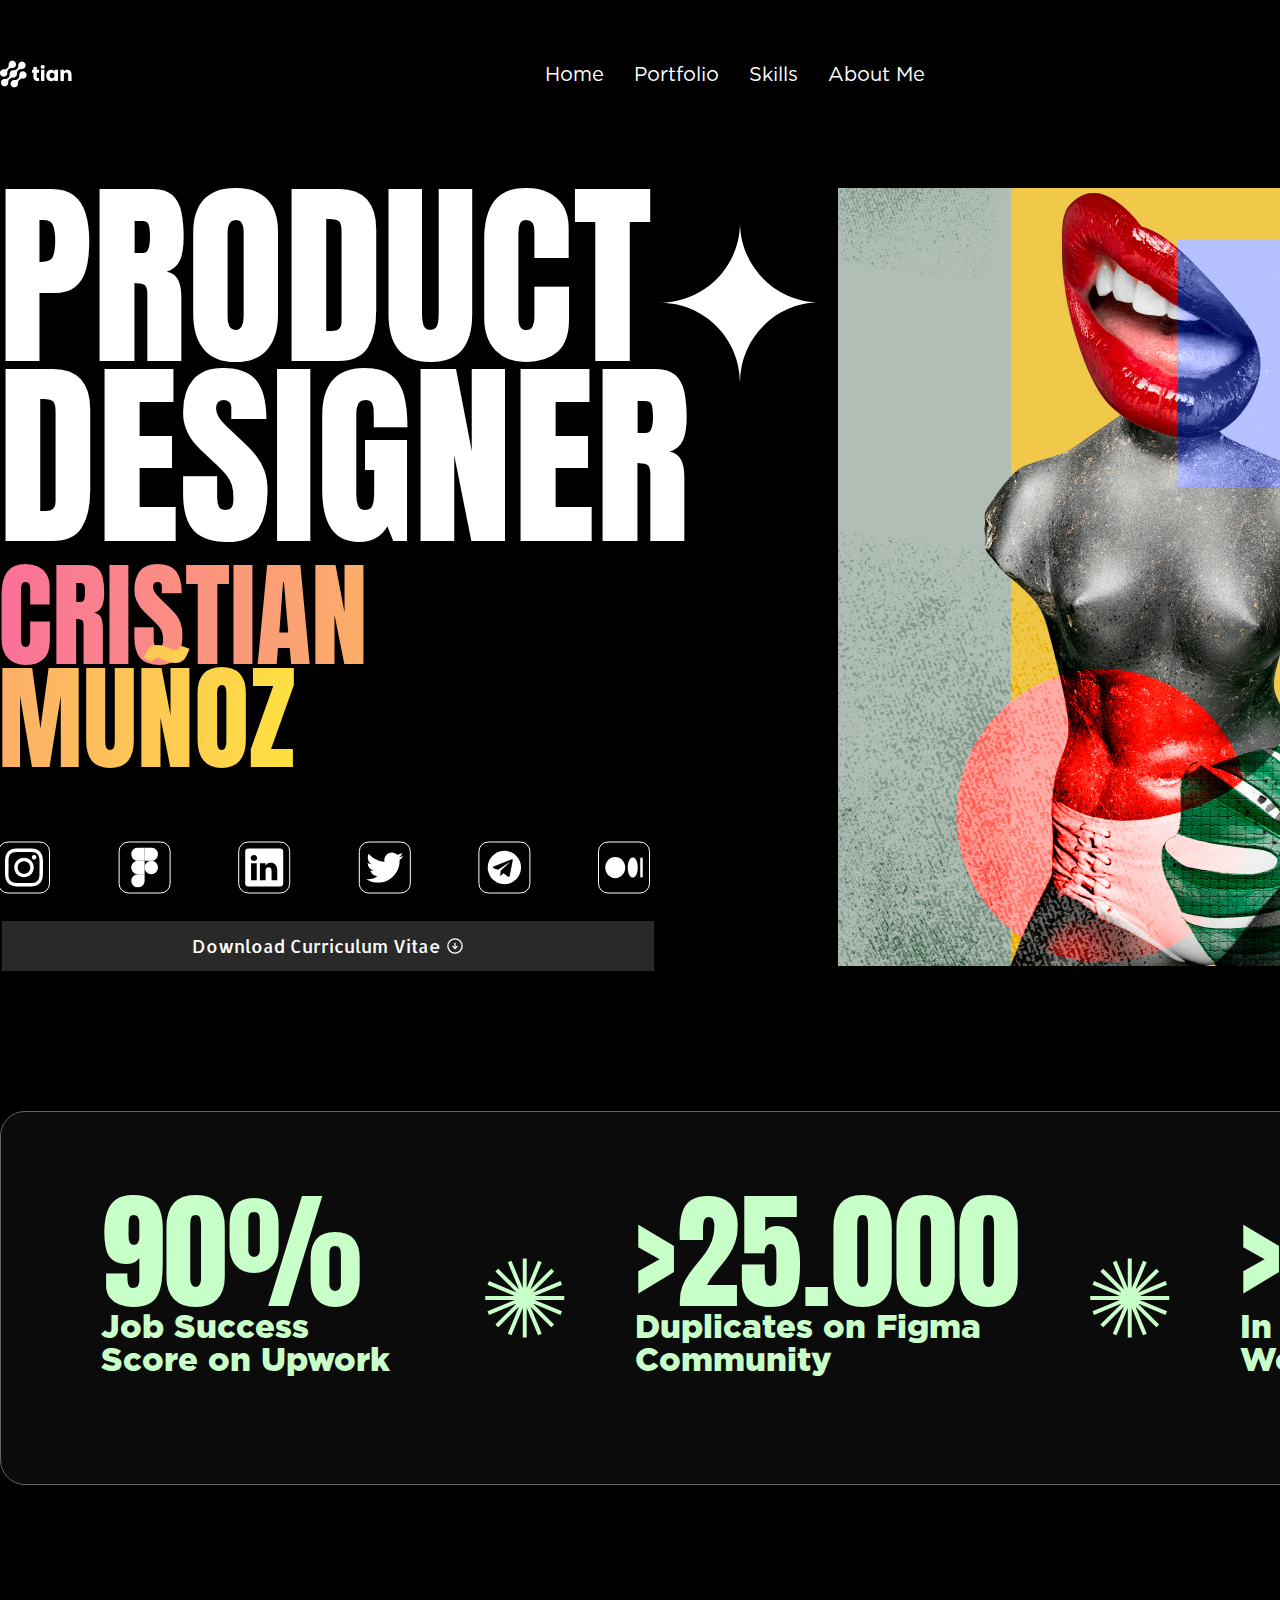
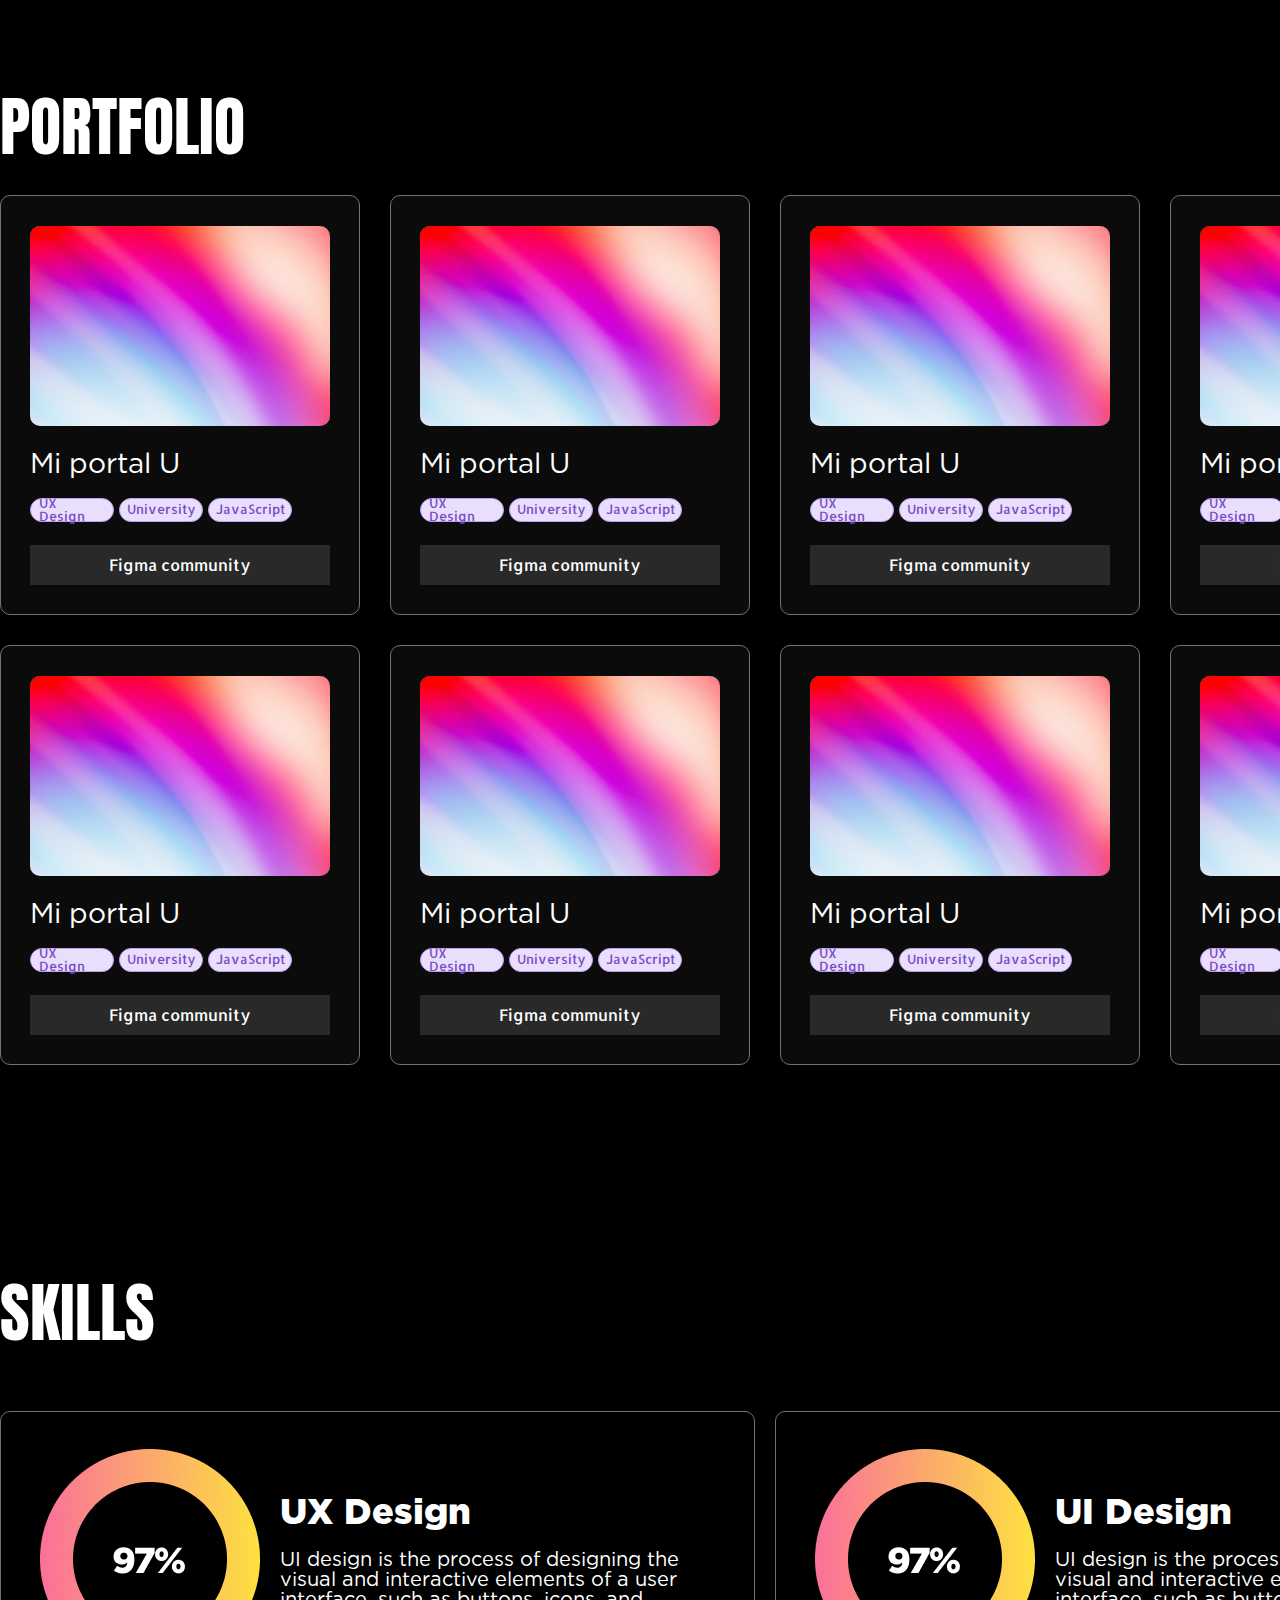
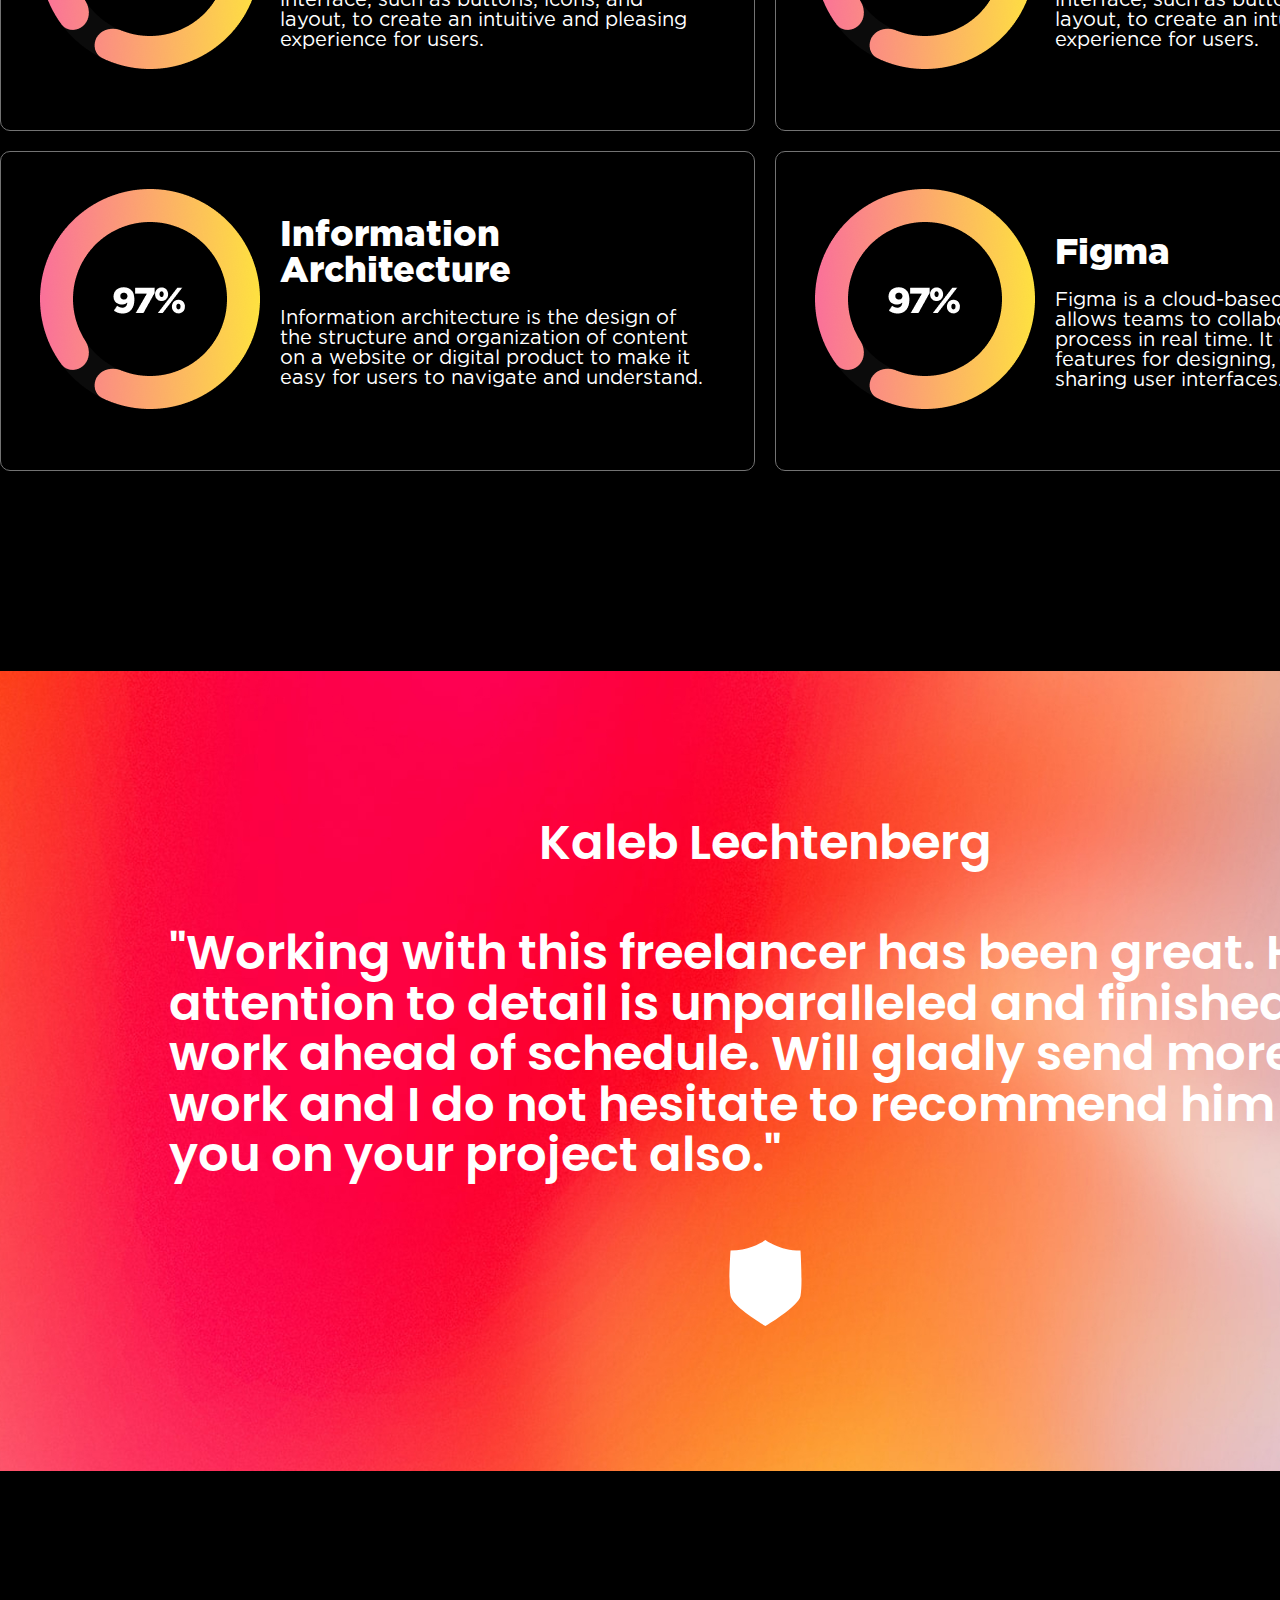
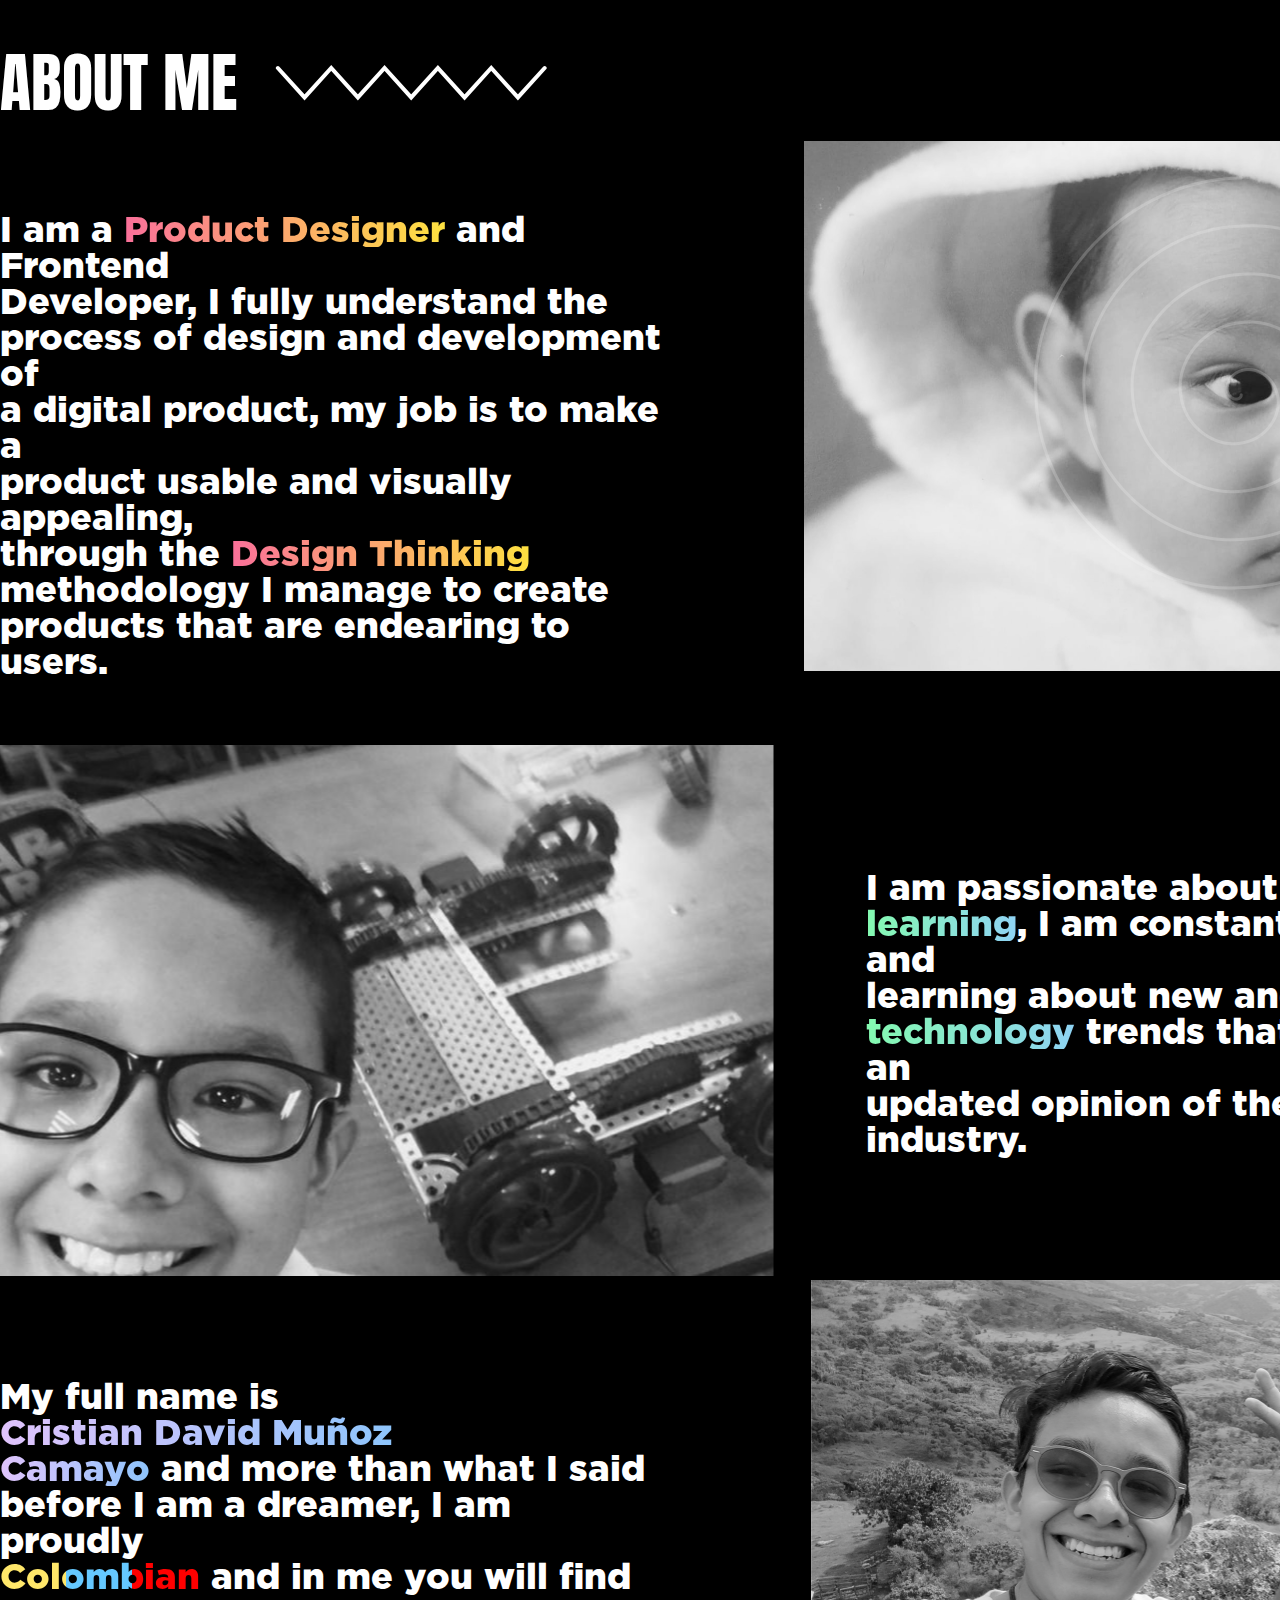
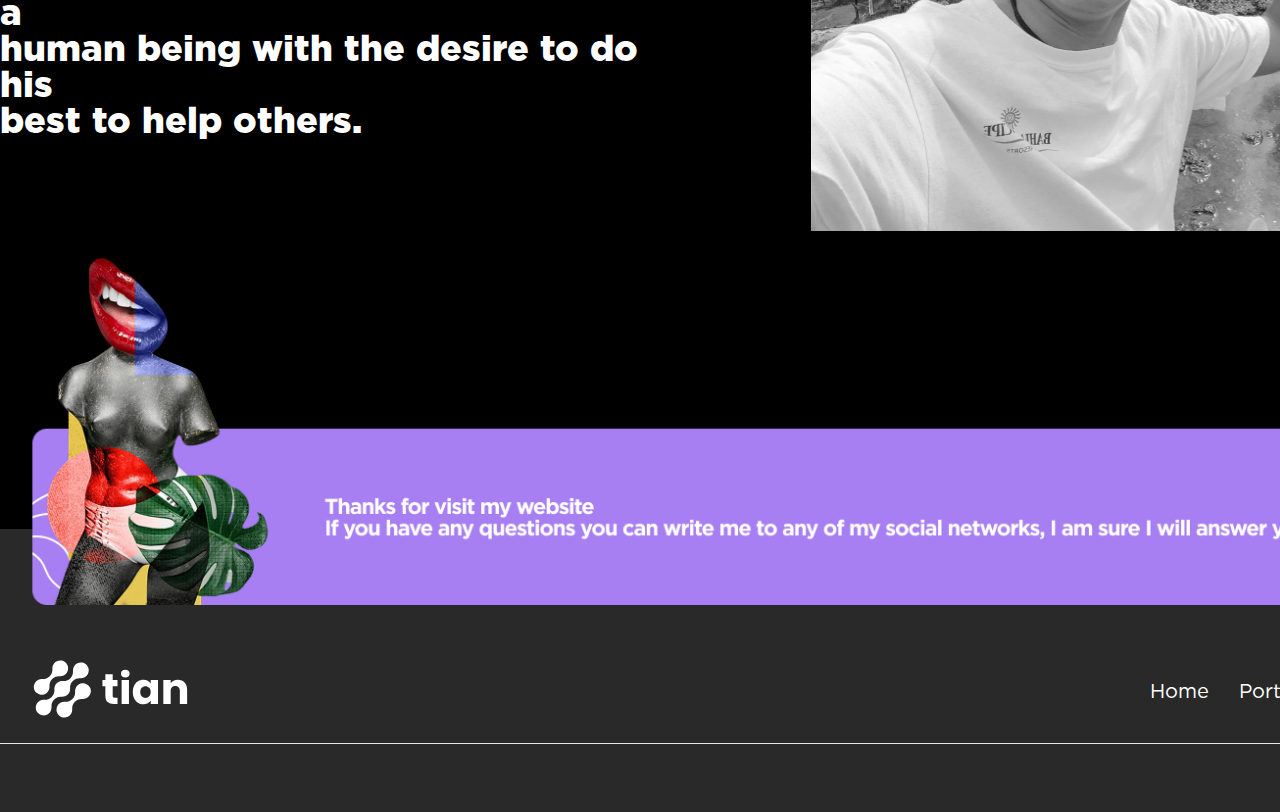
==== commit 2fd1130e: "added footer" ====
--- a/index.html
+++ b/index.html
@@ -7,7 +7,7 @@
     <link rel="stylesheet" href="src/style/css/style.css" />
   </head>
   <body>
-    <header class="header">
+    <header id="start" class="header">
       <div class="container">
         <div class="header__inner">
           <div class="logo-img">
@@ -102,7 +102,7 @@
     </section>
 
 
-    <section class="portfolio">
+    <section id="portfolio" class="portfolio">
       <div class="container">
         <h2 class="text-header">PORTFOLIO</h2>
         <div class="portfolio__inner">
@@ -275,7 +275,7 @@
     </section>
 
 
-    <section class="skills">
+    <section id="skills" class="skills">
       <div class="container">
 
         <div class="skills__inner">
@@ -343,7 +343,7 @@
     </section>
 
 
-    <section class="bottom">
+    <section id="about-me" class="bottom">
       <div class="container">
         <div class="bottom__inner">
           <div class="cards">
@@ -382,7 +382,7 @@
                 <img src="src/img/kid.jpg" class="kid-img" alt="">
               </div>
             </div>
-            <div class="card">
+            <div class="card card-relative">
               <div class="card-text">
                 <p>My full name is <span class="purple-blue">Cristian David Muñoz </span> <br>
                   <span class="purple-blue">Camayo</span> and more than what I said <br> 
@@ -395,10 +395,35 @@
               <div class="card-image">
                 <img src="src/img/man.jpg" class="man-img" alt="">
               </div>
-            </div>
-          </div>
-        </div>
-      </div>
-    </section>
+              <div class="footer-banner">
+                <img  class="footer-banner" src="src/img/frame_footer.png" alt="">
+              </div>
+            </div>
+          </div>
+        </div>
+      </div>
+
+    </section>
+
+
+    <footer class="footer">
+      <div class="container">
+        <div class="footer__inner">
+           
+          <div class="footer-logo">
+            <a href="#"><img src="src/icons/logo.svg" alt=""></a>
+          </div>
+          <div class="footer-nav">
+            <ul>
+              <li><a href="#">Home</a></li>
+              <li><a href="#">Portfolio</a></li>
+              <li><a href="#">Skills</a></li>
+              <li><a href="#">About Me</a></li>
+            </ul>
+          </div>
+        </div>
+      </div>
+      <div class="footer-line"></div>
+    </footer>
   </body>
 </html>
--- a/src/style/css/style.css
+++ b/src/style/css/style.css
@@ -456,7 +456,7 @@
 
 .bottom {
   padding-top: 200px;
-  padding-bottom: 230px;
+  padding-bottom: 294px;
 }
 
 .bottom__inner {
@@ -464,12 +464,6 @@
   justify-content: center;
   align-items: center;
 }
-
-/* .bottom__inner .cards .card .card-image img,
-.bottom__inner .cards .card-reverse .card-image img {
-  width: 762px;
-  height: 530px;
-} */
 
 .bottom__inner .cards .card .card-image .baby-img {
   width: 746px;
@@ -598,3 +592,61 @@
   background-clip: text;
   color: transparent;
 }
+
+.bottom__inner .cards .card-relative {
+  position: relative;
+}
+
+.bottom .footer-banner img {
+  width: 1530px;
+}
+
+.bottom .footer-banner {
+  display: flex;
+  justify-content: center;
+  align-items: center;
+  position: absolute;
+  bottom: -185px;
+}
+
+.footer {
+  background: #292929;
+  height: 283px;
+}
+
+.footer .footer__inner {
+  display: flex;
+  justify-content: space-between;
+  align-items: center;
+  transform: translateY(130px);
+}
+
+.footer__inner .footer-logo a img {
+  width: 164px;
+  height: 60px;
+  position: relative;
+  transform: translateX(30px);
+}
+
+.footer__inner .footer-nav ul {
+  display: flex;
+  list-style: none;
+  gap: 30px;
+}
+
+.footer__inner .footer-nav ul li {
+  display: inline-block;
+}
+
+.footer__inner .footer-nav ul li a {
+  font-family: "Gotham";
+  font-size: 20px;
+  line-height: 100%;
+  letter-spacing: -5%;
+  color: #fff;
+}
+
+.footer-line {
+  border-bottom: 1px solid #e6e6e6;
+  transform: translateY(150px);
+}
